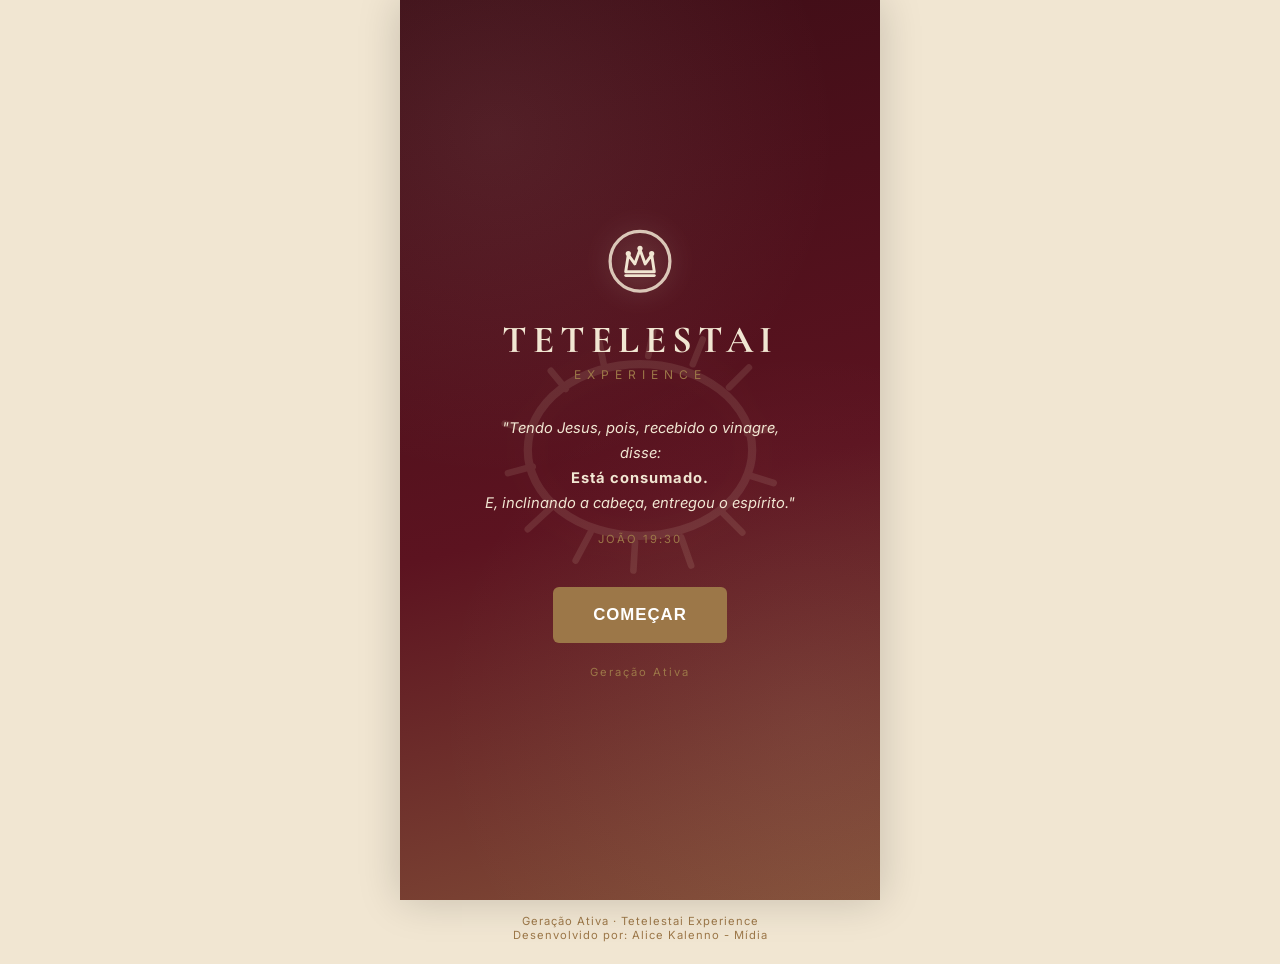
==== index.html @ 6030bf9b "feat: add Troque a Mentira page with interactive truth cards" ====
<!DOCTYPE html>
<html lang="pt-BR">
<head>
<meta charset="UTF-8">
<meta name="viewport" content="width=device-width, initial-scale=1.0, maximum-scale=1.0">
<title>Tetelestai Experience</title>
<link rel="manifest" href="manifest.json">
<link rel="preconnect" href="https://fonts.googleapis.com">
<link rel="preconnect" href="https://fonts.gstatic.com" crossorigin>
<link href="https://fonts.googleapis.com/css2?family=Cormorant+Garamond:wght@500;600;700&family=Inter:wght@400;500;600;700&display=swap" rel="stylesheet">
<style>
:root{
  --vinho: #5C1320;
  --vinho-escuro: #3D0D16;
  --bege: #F1E6D2;
  --bege-escuro: #DCC9A3;
  --branco: #FFFFFF;
  --marrom-claro: #9C7748;
  --marrom-medio: #7C5A36;
  --marrom-texto: #6B4A2E;
  --pedra-1: #8A7763;
  --pedra-2: #6F6052;
  --pedra-3: #564A3F;
  --argamassa: #2A211B;
  --sombra: rgba(0,0,0,0.18);
  font-size: 16px;
}

*{ box-sizing: border-box; margin:0; padding:0; }

body{
  font-family: 'Inter', Arial, sans-serif;
  background: var(--bege);
  color: var(--vinho-escuro);
  min-height: 100vh;
}

.icon-sprite{ width:0; height:0; position:absolute; overflow:hidden; }

.app{
  max-width: 480px;
  margin: 0 auto;
  min-height: 100vh;
  background: var(--branco);
  box-shadow: 0 0 40px var(--sombra);
  display: flex;
  flex-direction: column;
  position: relative;
  overflow: hidden;
}

/* ===== HEADER ===== */
.topbar{
  background: var(--vinho);
  padding: 14px 20px;
  display: flex;
  align-items: center;
  gap: 12px;
}
.logo-mark{
  width: 34px;
  height: 34px;
  color: var(--bege);
  flex-shrink: 0;
}
.brand-block{
  display: flex;
  flex-direction: column;
  line-height: 1.1;
}
.brand{
  font-family: 'Cormorant Garamond', Georgia, serif;
  color: var(--bege);
  letter-spacing: 3px;
  font-weight: 600;
  font-size: 1.05rem;
}
.brand-sub{
  color: var(--marrom-claro);
  font-size: 0.62rem;
  letter-spacing: 1.5px;
  text-transform: uppercase;
}

.app-footer{
  text-align: center;
  font-size: 0.7rem;
  letter-spacing: 1px;
  color: var(--marrom-claro);
  padding: 14px 0 22px;
  max-width: 480px;
  margin: 0 auto;
  width: 100%;
}

/* ===== SCREENS ===== */
.screen{
  display: none;
  flex: 1;
  flex-direction: column;
  align-items: center;
  text-align: center;
  padding: 40px 24px 50px;
  animation: fadeIn 0.4s ease;
}
.screen.active{ display: flex; }

@keyframes fadeIn{
  from{ opacity: 0; transform: translateY(8px); }
  to{ opacity: 1; transform: translateY(0); }
}

.icon-hero{
  width: 42px;
  height: 42px;
  color: var(--marrom-claro);
  margin-bottom: 14px;
}
.icon-hero.glow{
  filter: drop-shadow(0 0 10px rgba(156,119,72,0.6));
}

.title{
  font-family: 'Cormorant Garamond', Georgia, serif;
  color: var(--vinho);
  font-size: 1.65rem;
  font-weight: 700;
  line-height: 1.3;
  letter-spacing: 0.5px;
  margin-bottom: 14px;
}

.subtitle{
  color: var(--marrom-texto);
  font-size: 0.95rem;
  line-height: 1.5;
  margin-bottom: 26px;
}

/* ===== MUROS GRID ===== */
.muros-grid{
  display: grid;
  grid-template-columns: 1fr 1fr;
  gap: 12px;
  width: 100%;
  margin-bottom: 24px;
}

.muro-card{
  background: var(--bege);
  border: 1px solid var(--bege-escuro);
  border-radius: 10px;
  padding: 18px 10px;
  color: var(--vinho);
  display: flex;
  flex-direction: column;
  align-items: center;
  gap: 8px;
  cursor: pointer;
  transition: transform 0.15s, background 0.15s, color 0.15s;
}
.muro-icon{
  width: 26px;
  height: 26px;
  color: currentColor;
}
.muro-card span{
  font-size: 0.78rem;
  font-weight: 600;
  letter-spacing: 0.3px;
}
.muro-card:hover{
  background: var(--marrom-claro);
  color: var(--branco);
  transform: translateY(-2px);
}

.hint{
  color: var(--marrom-claro);
  font-size: 0.8rem;
  margin-top: 18px;
}
.pulse{ animation: pulse 1.6s infinite; }
@keyframes pulse{
  0%,100%{ opacity: 0.6; }
  50%{ opacity: 1; }
}

.modules-row{
  display: flex;
  flex-wrap: wrap;
  gap: 8px;
  justify-content: center;
  margin-top: auto;
  padding-top: 24px;
}
.module-chip{
  display: inline-flex;
  align-items: center;
  gap: 6px;
  background: var(--bege);
  border: 1px solid var(--bege-escuro);
  color: var(--vinho);
  font-size: 0.72rem;
  font-weight: 600;
  text-decoration: none;
  padding: 8px 12px;
  border-radius: 20px;
  transition: background 0.15s, color 0.15s;
}
.module-chip:hover{ background: var(--marrom-claro); color: var(--branco); }
.module-chip .inline-icon{ width: 15px; height: 15px; }

.link-estudos{
  margin-top: 14px;
  padding-top: 18px;
  display: inline-flex;
  align-items: center;
  gap: 6px;
  color: var(--vinho);
  font-size: 0.85rem;
  font-weight: 600;
  text-decoration: none;
  border-top: 1px solid var(--bege-escuro);
  width: 100%;
  justify-content: center;
}

.inline-icon{
  width: 18px;
  height: 18px;
  flex-shrink: 0;
  color: var(--marrom-claro);
}

/* ===== MURO DE PEDRA ===== */
.wall-visual{
  width: 230px;
  height: 230px;
  margin: 10px 0 20px;
  cursor: pointer;
  position: relative;
  border-radius: 4px;
  box-shadow: 0 10px 24px var(--sombra);
}

.wall-bricks{
  position: absolute;
  inset: 0;
  display: grid;
  grid-template-columns: repeat(4, 1fr);
  grid-template-rows: repeat(5, 1fr);
  gap: 3px;
  border-radius: 4px;
  overflow: hidden;
}

.brick{
  position: relative;
  background:
    radial-gradient(120% 140% at 20% 15%, rgba(255,255,255,0.10), transparent 55%),
    linear-gradient(155deg, var(--pedra-1), var(--pedra-2) 55%, var(--pedra-3));
  box-shadow: inset 0 0 6px rgba(0,0,0,0.35);
  transition: transform 0.5s ease, opacity 0.5s ease;
}
.brick::after{
  content:"";
  position:absolute; inset:0;
  background-image:
    radial-gradient(circle at 30% 30%, rgba(0,0,0,0.12) 0, transparent 35%),
    radial-gradient(circle at 70% 65%, rgba(0,0,0,0.10) 0, transparent 30%);
}
.brick.shift-a{ filter: brightness(1.08); }
.brick.shift-b{ filter: brightness(0.92); }
.brick.shift-c{ filter: brightness(1.0); }

.crack-overlay{
  position: absolute;
  inset: 0;
  width: 100%;
  height: 100%;
  pointer-events: none;
}
.crack{
  fill: none;
  stroke: var(--argamassa);
  stroke-width: 2.4;
  stroke-linecap: round;
  stroke-linejoin: round;
  opacity: 0;
  filter: drop-shadow(0 0 1px rgba(0,0,0,0.6));
  transition: opacity 0.35s ease;
}
.crack-1.show, .crack-2.show, .crack-3.show{ opacity: 0.9; }

#wall-label{
  position: absolute;
  inset: 0;
  display: flex;
  align-items: center;
  justify-content: center;
  color: var(--bege);
  font-family: 'Cormorant Garamond', Georgia, serif;
  font-weight: 700;
  font-size: 1.3rem;
  letter-spacing: 2px;
  text-shadow: 0 2px 6px rgba(0,0,0,0.6);
  pointer-events: none;
}

.wall-visual.shaking .wall-bricks{ animation: shake 0.35s; }
@keyframes shake{
  0%,100%{ transform: translateX(0); }
  25%{ transform: translateX(-5px) rotate(-0.5deg); }
  75%{ transform: translateX(5px) rotate(0.5deg); }
}

/* ===== TETELESTAI / CENA ===== */
.scene-sky{
  width: 100%;
  height: 150px;
  background: linear-gradient(180deg, var(--marrom-claro), var(--bege));
  border-radius: 8px;
  margin-bottom: 24px;
  position: relative;
  display: flex;
  align-items: flex-end;
  justify-content: center;
  padding-bottom: 14px;
}
.scene-cross{
  width: 46px;
  height: 46px;
  color: var(--vinho-escuro);
}

.tetelestai-mark{
  font-family: 'Cormorant Garamond', Georgia, serif;
  color: var(--vinho);
  font-weight: 700;
  font-size: 1.5rem;
  letter-spacing: 2px;
  margin: 16px 0 30px;
  line-height: 1.6;
}
.tetelestai-mark span{
  display: block;
  font-size: 0.85rem;
  font-family: 'Inter', Arial, sans-serif;
  font-weight: 600;
  color: var(--marrom-texto);
  letter-spacing: 1px;
}

.btn-primary{
  background: var(--marrom-claro);
  color: var(--branco);
  border: none;
  padding: 14px 32px;
  border-radius: 6px;
  font-weight: 700;
  letter-spacing: 1px;
  font-size: 0.9rem;
  cursor: pointer;
  margin-top: 8px;
  transition: background 0.15s;
}
.btn-primary:hover{ background: var(--vinho); }
.btn-primary.big{ padding: 18px 40px; font-size: 1.05rem; }

.btn-secondary{
  background: transparent;
  color: var(--vinho);
  border: 1px solid var(--marrom-claro);
  padding: 12px 28px;
  border-radius: 6px;
  font-weight: 600;
  margin-top: 24px;
  cursor: pointer;
  display: inline-flex;
  align-items: center;
  gap: 8px;
  text-decoration: none;
}
.btn-secondary .inline-icon{ color: var(--vinho); }

.meaning-list{
  list-style: none;
  width: 100%;
  text-align: left;
  margin-bottom: 24px;
}
.meaning-list li{
  display: flex;
  align-items: center;
  gap: 14px;
  padding: 12px 14px;
  background: var(--bege);
  border-radius: 8px;
  margin-bottom: 8px;
  font-size: 0.9rem;
  color: var(--vinho-escuro);
}
.meaning-list .inline-icon{ width: 22px; height: 22px; }

.verse{
  color: var(--marrom-texto);
  font-style: italic;
  font-size: 0.9rem;
  line-height: 1.5;
  margin-bottom: 26px;
}
.verse strong{
  display: block;
  font-style: normal;
  color: var(--vinho);
  margin-top: 6px;
  letter-spacing: 1px;
}

#mural-input{
  width: 100%;
  min-height: 70px;
  border: 1px solid var(--bege-escuro);
  border-radius: 8px;
  background: var(--bege);
  padding: 12px;
  font-family: 'Inter', Arial, sans-serif;
  font-size: 0.9rem;
  resize: none;
  margin-bottom: 12px;
  color: var(--vinho-escuro);
}

.mural-wall{
  width: 100%;
  margin-top: 36px;
  padding-top: 24px;
  border-top: 1px solid var(--bege-escuro);
}
.mural-wall h3{
  font-family: 'Cormorant Garamond', Georgia, serif;
  color: var(--vinho);
  margin-bottom: 4px;
  font-size: 1.2rem;
}

.mural-cloud{
  display: flex;
  flex-wrap: wrap;
  gap: 10px;
  justify-content: center;
  margin-top: 16px;
  min-height: 40px;
}
.mural-cloud span{
  color: var(--marrom-claro);
  font-weight: 600;
}
.mural-cloud span:nth-child(odd){ color: var(--vinho); font-size: 1.05em; }
.mural-cloud .empty{
  color: var(--marrom-texto);
  font-size: 0.85rem;
  font-style: italic;
}

@media (max-width: 380px){
  .title{ font-size: 1.4rem; }
  .wall-visual{ width: 190px; height: 190px; }
}

/* ===== TELAS DE MÓDULO (genérico) ===== */
.module-screen{ padding-top: 36px; }

/* ESTUDOS */
.estudos-list{
  width: 100%;
  display: flex;
  flex-direction: column;
  gap: 10px;
  margin-bottom: 8px;
}
.estudo-card{
  display: flex;
  align-items: center;
  justify-content: space-between;
  gap: 12px;
  background: var(--bege);
  border: 1px solid var(--bege-escuro);
  border-radius: 10px;
  padding: 14px 16px;
  text-decoration: none;
  transition: background 0.15s;
}
.estudo-card:hover{ background: var(--bege-escuro); }
.estudo-info{ display: flex; flex-direction: column; gap: 3px; text-align: left; }
.estudo-numero{ font-size: 0.68rem; letter-spacing: 1.5px; color: var(--marrom-claro); font-weight: 700; }
.estudo-titulo{ font-size: 0.88rem; color: var(--vinho-escuro); font-weight: 600; }
.estudo-card .inline-icon{ flex-shrink: 0; }

/* TROQUE A MENTIRA */
.lies-list{
  width: 100%;
  display: flex;
  flex-direction: column;
  gap: 12px;
  margin-bottom: 8px;
  perspective: 800px;
}
.lie-card{
  background: none;
  border: none;
  padding: 0;
  cursor: pointer;
  height: 64px;
}
.lie-card-inner{
  position: relative;
  width: 100%;
  height: 100%;
  transition: transform 0.5s;
  transform-style: preserve-3d;
}
.lie-card.flipped .lie-card-inner{ transform: rotateX(180deg); }
.lie-face{
  position: absolute;
  inset: 0;
  border-radius: 14px;
  display: flex;
  align-items: center;
  justify-content: center;
  gap: 8px;
  backface-visibility: hidden;
  font-weight: 600;
  font-size: 0.88rem;
  padding: 0 18px;
  text-align: center;
}
.lie-front{
  background: #6E2430;
  color: var(--bege);
  border: 1px solid #8a3340;
}
.lie-front .inline-icon{ color: var(--bege); opacity: 0.7; width: 16px; height: 16px; }
.lie-back{
  background: var(--marrom-claro);
  color: var(--branco);
  transform: rotateX(180deg);
}

/* O PESO */
.peso-scene{
  position: relative;
  width: 100%;
  height: 300px;
  margin-bottom: 6px;
}
.pesos-area{
  position: absolute;
  inset: 0;
  z-index: 2;
}
.peso-item{
  position: absolute;
  background: linear-gradient(155deg, var(--pedra-1), var(--pedra-3));
  color: var(--bege);
  border: none;
  border-radius: 8px;
  padding: 10px 14px;
  font-weight: 700;
  font-size: 0.76rem;
  cursor: pointer;
  box-shadow: inset 0 0 6px rgba(0,0,0,0.3), 0 4px 8px var(--sombra);
  transition: transform 0.55s cubic-bezier(.55,0,.85,.35), opacity 0.5s ease;
}
.peso-item.entregue{ pointer-events: none; }

.bag-wrap{
  position: absolute;
  bottom: 0;
  left: 50%;
  transform: translateX(-50%);
  width: 170px;
  z-index: 1;
}
.bag-svg{ width: 100%; display: block; }
.bag-svg.bounce{ animation: bagBounce 0.4s ease; }
@keyframes bagBounce{
  0%{ transform: scale(1); }
  40%{ transform: scale(1.06, 0.94) translateY(3px); }
  100%{ transform: scale(1); }
}
.bag-opening{
  position: absolute;
  top: 4%;
  left: 50%;
  width: 2px;
  height: 2px;
}

/* Notificação overlay */
.overlay{
  position: fixed;
  inset: 0;
  background: rgba(61,13,22,0.55);
  display: flex;
  align-items: center;
  justify-content: center;
  padding: 24px;
  opacity: 0;
  pointer-events: none;
  transition: opacity 0.3s ease;
  z-index: 50;
}
.overlay.show{ opacity: 1; pointer-events: auto; }
.overlay-card{
  background: var(--branco);
  border-radius: 14px;
  padding: 32px 26px;
  max-width: 320px;
  text-align: center;
  box-shadow: 0 16px 40px rgba(0,0,0,0.3);
  transform: translateY(10px) scale(0.96);
  transition: transform 0.3s ease;
}
.overlay.show .overlay-card{ transform: translateY(0) scale(1); }
.overlay-icon{
  width: 46px;
  height: 46px;
  color: var(--marrom-claro);
  margin-bottom: 12px;
}
.overlay-card h3{
  font-family: 'Cormorant Garamond', Georgia, serif;
  color: var(--vinho);
  font-size: 1.4rem;
  margin-bottom: 10px;
}
.overlay-card p{
  color: var(--marrom-texto);
  font-size: 0.88rem;
  line-height: 1.5;
  margin-bottom: 20px;
}

/* A CONTA PAGA */
.receipt{
  width: 100%;
  background: var(--bege);
  border: 1px dashed var(--bege-escuro);
  border-radius: 4px;
  padding: 22px 18px;
  margin-bottom: 24px;
  position: relative;
  overflow: hidden;
  font-family: 'Inter', monospace;
  box-shadow: 0 10px 26px var(--sombra);
  clip-path: polygon(
    0% 2%, 4% 0%, 8% 2%, 12% 0%, 16% 2%, 20% 0%, 24% 2%, 28% 0%, 32% 2%, 36% 0%,
    40% 2%, 44% 0%, 48% 2%, 52% 0%, 56% 2%, 60% 0%, 64% 2%, 68% 0%, 72% 2%, 76% 0%,
    80% 2%, 84% 0%, 88% 2%, 92% 0%, 96% 2%, 100% 0%,
    100% 98%, 96% 100%, 92% 98%, 88% 100%, 84% 98%, 80% 100%, 76% 98%, 72% 100%,
    68% 98%, 64% 100%, 60% 98%, 56% 100%, 52% 98%, 48% 100%, 44% 98%, 40% 100%,
    36% 98%, 32% 100%, 28% 98%, 24% 100%, 20% 98%, 16% 100%, 12% 98%, 8% 100%, 4% 98%, 0% 100%
  );
}
.receipt-watermark{
  position: absolute;
  top: 48%;
  left: 50%;
  transform: translate(-50%, -50%) rotate(-22deg);
  font-family: 'Cormorant Garamond', Georgia, serif;
  font-weight: 700;
  font-size: 1.9rem;
  letter-spacing: 3px;
  color: var(--vinho);
  opacity: 0;
  white-space: nowrap;
  transition: opacity 0.6s ease;
  pointer-events: none;
}
.receipt-watermark.show{ opacity: 0.12; }
.receipt-head{
  text-align: center;
  font-weight: 700;
  letter-spacing: 2px;
  color: var(--vinho);
  margin-bottom: 14px;
  border-bottom: 1px dashed var(--bege-escuro);
  padding-bottom: 10px;
  position: relative;
}
.receipt-list{ list-style: none; position: relative; }
.receipt-list li{
  display: flex;
  justify-content: space-between;
  padding: 6px 0;
  font-size: 0.85rem;
  color: var(--vinho-escuro);
}
.stamp-mini{
  font-weight: 700;
  color: #8a3340;
  transition: color 0.2s;
}
.receipt-list li.paid .stamp-mini{ color: var(--marrom-claro); }
.receipt-total{
  display: flex;
  justify-content: space-between;
  margin-top: 12px;
  padding-top: 10px;
  border-top: 1px dashed var(--bege-escuro);
  font-weight: 700;
  color: var(--vinho);
  position: relative;
}
.receipt-stamp{
  position: absolute;
  top: 34%;
  right: 14px;
  display: flex;
  align-items: center;
  gap: 4px;
  border: 3px double #8a3340;
  color: #8a3340;
  font-weight: 700;
  letter-spacing: 2px;
  padding: 6px 12px;
  border-radius: 8px;
  font-size: 0.95rem;
  transform: rotate(-18deg) scale(0);
  opacity: 0;
  transition: transform 0.45s cubic-bezier(.34,1.56,.64,1), opacity 0.3s ease;
}
.receipt-stamp .inline-icon{ width: 16px; height: 16px; color: #8a3340; }
.receipt-stamp.show{ transform: rotate(-18deg) scale(1); opacity: 0.92; }
.receipt.shine{ animation: shineSweep 1s ease; }
@keyframes shineSweep{
  0%{ box-shadow: 0 10px 26px var(--sombra); }
  50%{ box-shadow: 0 10px 26px var(--sombra), 0 0 28px rgba(156,119,72,0.55); }
  100%{ box-shadow: 0 10px 26px var(--sombra); }
}

.verse-spaced{ margin-top: 26px; }

/* ===== TELA DE ABERTURA ===== */
.app.intro-active .topbar{ display: none; }

.intro-screen{
  background: linear-gradient(165deg, var(--vinho-escuro) 0%, var(--vinho) 55%, var(--marrom-claro) 130%);
  justify-content: center;
  min-height: 100vh;
  padding: 40px 28px;
  position: relative;
  overflow: hidden;
}
.intro-screen::before{
  content: "";
  position: absolute;
  inset: 0;
  background:
    radial-gradient(circle at 20% 15%, rgba(241,230,210,0.08), transparent 40%),
    radial-gradient(circle at 85% 80%, rgba(241,230,210,0.06), transparent 45%);
  pointer-events: none;
}

.intro-content{
  display: flex;
  flex-direction: column;
  align-items: center;
  text-align: center;
  position: relative;
  z-index: 1;
}

.intro-bg{
    position:absolute;
    inset:0;
    overflow:hidden;
    pointer-events:none;
}

.intro-watermark{
    position:absolute;

    top:50%;
    left:50%;

    width:330px;
    height:330px;

    transform:translate(-50%,-50%);

    color:#e7d7b6;

    opacity:.12;

    filter:drop-shadow(0 0 20px rgba(255,230,180,.25));

    animation:
        girarCoroa 40s linear infinite,
        respirarCoroa 5s ease-in-out infinite;
}

.intro-logo{
  width: 78px;
  height: 78px;
  color: var(--bege);
  opacity: 0;
  transform: scale(0.85);
  animation: introFadeScale 1s ease forwards;
  filter: drop-shadow(0 0 14px rgba(241,230,210,0.35));
  margin-bottom: 18px;
}

.intro-title{
  font-family: 'Cormorant Garamond', Georgia, serif;
  color: var(--bege);
  font-size: 2.4rem;
  font-weight: 700;
  letter-spacing: 6px;
  opacity: 0;
  animation: introFadeUp 0.9s ease forwards;
  animation-delay: 0.5s;
}

.intro-sub{
  color: var(--marrom-claro);
  font-size: 0.75rem;
  letter-spacing: 6px;
  margin-top: 4px;
  margin-bottom: 34px;
  opacity: 0;
  animation: introFadeUp 0.9s ease forwards;
  animation-delay: 0.8s;
}

.intro-verse{
  color: var(--bege);
  font-size: 0.92rem;
  line-height: 1.7;
  font-style: italic;
  max-width: 320px;
  opacity: 0;
  animation: introFadeUp 0.9s ease forwards;
  animation-delay: 1.2s;
}
.intro-verse strong{
  font-style: normal;
  font-weight: 700;
  color: var(--bege);
  letter-spacing: 1px;
}
.intro-verse span{
  display: block;
  margin-top: 14px;
  font-style: normal;
  font-size: 0.7rem;
  letter-spacing: 2px;
  color: var(--marrom-claro);
}

.intro-btn{
  margin-top: 38px;
  opacity: 0;
  animation: introFadeUp 0.9s ease forwards;
  animation-delay: 1.9s;
}

.intro-footer{
  margin-top: 22px;
  color: var(--marrom-claro);
  font-size: 0.7rem;
  letter-spacing: 2px;
  opacity: 0;
  animation: introFadeUp 0.9s ease forwards;
  animation-delay: 2.2s;
}

@keyframes introFadeScale{
  to{ opacity: 1; transform: scale(1); }
}
@keyframes introFadeUp{
  from{ opacity: 0; transform: translateY(10px); }
  to{ opacity: 1; transform: translateY(0); }
}

@keyframes crownRotate{

    from{
        transform:translate(-50%,-50%) rotate(0deg);
    }

    to{
        transform:translate(-50%,-50%) rotate(360deg);
    }

}

@keyframes crownGlow{

    0%,100%{
        opacity:.10;
        filter:drop-shadow(0 0 12px rgba(255,230,180,.15));
    }

    50%{
        opacity:.22;
        filter:drop-shadow(0 0 24px rgba(255,230,180,.35));
    }

}

</style>
</head>
<body>

<!-- ===================== SPRITE DE ÍCONES ===================== -->
<svg class="icon-sprite" aria-hidden="true">
<defs>

  <!-- Logo: coroa dentro do círculo de tinta (Geração Ativa) -->
  <symbol id="icon-logo" viewBox="0 0 120 120">
    <circle cx="60" cy="62" r="46" fill="none" stroke="currentColor" stroke-width="5" stroke-linecap="round" opacity="0.85"/>
    <path d="M38 78 L42 52 L52 66 L60 44 L68 66 L78 52 L82 78 Z" fill="none" stroke="currentColor" stroke-width="4.5" stroke-linejoin="round" stroke-linecap="round"/>
    <line x1="38" y1="84" x2="82" y2="84" stroke="currentColor" stroke-width="4.5" stroke-linecap="round"/>
    <circle cx="42" cy="50" r="4" fill="currentColor"/>
    <circle cx="60" cy="42" r="4" fill="currentColor"/>
    <circle cx="78" cy="50" r="4" fill="currentColor"/>
  </symbol>

  <!-- Cruz simples -->
  <symbol id="icon-coroa-espinhos" viewBox="0 0 200 200">

  <!-- aro -->
  <ellipse
      cx="100"
      cy="100"
      rx="68"
      ry="52"
      fill="none"
      stroke="currentColor"
      stroke-width="5"/>

  <!-- espinhos -->
   <svg class="intro-watermark">
    <use href="#icon-coroa-espinhos"/>
</svg>
  <g stroke="currentColor" stroke-width="4" stroke-linecap="round">

    <line x1="55" y1="63" x2="46" y2="52"/>
    <line x1="78" y1="48" x2="75" y2="33"/>
    <line x1="105" y1="43" x2="108" y2="28"/>
    <line x1="132" y1="48" x2="138" y2="33"/>
    <line x1="154" y1="62" x2="166" y2="50"/>

    <line x1="165" y1="90" x2="180" y2="87"/>
    <line x1="165" y1="115" x2="181" y2="120"/>

    <line x1="150" y1="138" x2="162" y2="150"/>
    <line x1="125" y1="153" x2="131" y2="170"/>
    <line x1="97" y1="156" x2="96" y2="173"/>
    <line x1="70" y1="150" x2="61" y2="167"/>
    <line x1="46" y1="135" x2="32" y2="148"/>

    <line x1="35" y1="110" x2="20" y2="114"/>
    <line x1="35" y1="88" x2="18" y2="84"/>

  </g>

</symbol>

  <!-- Culpa: peso/âncora -->
  <symbol id="icon-culpa" viewBox="0 0 24 24">
    <circle cx="12" cy="5" r="2.2" fill="none" stroke="currentColor" stroke-width="1.5"/>
    <path d="M12 7.2 V17 M7 12 H17 M8.5 17 a3.5 3.5 0 0 0 7 0" fill="none" stroke="currentColor" stroke-width="1.5" stroke-linecap="round"/>
  </symbol>

  <!-- Vergonha: rosto encoberto pelas mãos -->
  <symbol id="icon-vergonha" viewBox="0 0 24 24">
    <circle cx="12" cy="11" r="6" fill="none" stroke="currentColor" stroke-width="1.5"/>
    <path d="M7 10 C8 7 10 6.5 12 8 M17 10 C16 7 14 6.5 12 8" fill="none" stroke="currentColor" stroke-width="1.5" stroke-linecap="round"/>
    <path d="M5 19 C7 16 9 15 12 15 C15 15 17 16 19 19" fill="none" stroke="currentColor" stroke-width="1.5" stroke-linecap="round"/>
  </symbol>

  <!-- Medo: figura encolhida / olhos arregalados -->
  <symbol id="icon-medo" viewBox="0 0 24 24">
    <circle cx="12" cy="12" r="7.5" fill="none" stroke="currentColor" stroke-width="1.5"/>
    <circle cx="9" cy="11" r="1.1" fill="currentColor"/>
    <circle cx="15" cy="11" r="1.1" fill="currentColor"/>
    <path d="M9 16 Q12 14 15 16" fill="none" stroke="currentColor" stroke-width="1.5" stroke-linecap="round"/>
  </symbol>

  <!-- Ansiedade: espiral -->
  <symbol id="icon-ansiedade" viewBox="0 0 24 24">
    <path d="M12 17c-2.8 0-5-2.2-5-5s2.2-5 5-5 4 1.8 4 4-1.6 3.5-3.5 3.5S9 13 9 11.2" fill="none" stroke="currentColor" stroke-width="1.5" stroke-linecap="round"/>
  </symbol>

  <!-- Comparação: balança -->
  <symbol id="icon-comparacao" viewBox="0 0 24 24">
    <path d="M12 3 V19 M5 21 H19" fill="none" stroke="currentColor" stroke-width="1.5" stroke-linecap="round"/>
    <path d="M4 8 H10 M4 8 L2.5 12 a3.5 2 0 0 0 7 0 Z" fill="none" stroke="currentColor" stroke-width="1.4" stroke-linecap="round" stroke-linejoin="round"/>
    <path d="M14 8 H20 M14 8 L12.5 12 a3.5 2 0 0 0 7 0 Z" fill="none" stroke="currentColor" stroke-width="1.4" stroke-linecap="round" stroke-linejoin="round"/>
    <path d="M12 3 L7 6 M12 3 L17 6" fill="none" stroke="currentColor" stroke-width="1.4" stroke-linecap="round"/>
  </symbol>

  <!-- Rejeição: coração partido -->
  <symbol id="icon-rejeicao" viewBox="0 0 24 24">
    <path d="M12 20 C6 16 3 12.5 3 9 a4.5 4.5 0 0 1 8-2.8 L12 7 M12 20 C18 16 21 12.5 21 9 a4.5 4.5 0 0 0-8-2.8 L12 7" fill="none" stroke="currentColor" stroke-width="1.5" stroke-linecap="round" stroke-linejoin="round"/>
    <path d="M12 7 L10.5 11 L13 12.5 L11 17" fill="none" stroke="currentColor" stroke-width="1.3" stroke-linecap="round" stroke-linejoin="round"/>
  </symbol>

  <!-- Vício: elo de corrente -->
  <symbol id="icon-vicio" viewBox="0 0 24 24">
    <rect x="3" y="8" width="8" height="11" rx="4" fill="none" stroke="currentColor" stroke-width="1.5" transform="rotate(-20 7 13.5)"/>
    <rect x="13" y="5" width="8" height="11" rx="4" fill="none" stroke="currentColor" stroke-width="1.5" transform="rotate(-20 17 10.5)"/>
  </symbol>

  <!-- Autossuficiência: escudo -->
  <symbol id="icon-autossuf" viewBox="0 0 24 24">
    <path d="M12 3 L19 6 V11 C19 16 16 19.5 12 21 C8 19.5 5 16 5 11 V6 Z" fill="none" stroke="currentColor" stroke-width="1.5" stroke-linejoin="round"/>
    <path d="M9 11 L12 14 L16 9" fill="none" stroke="currentColor" stroke-width="1.4" stroke-linecap="round" stroke-linejoin="round" opacity="0.55"/>
  </symbol>

  <!-- Mãos entregando -->
  <symbol id="icon-maos" viewBox="0 0 24 24">
    <path d="M3 14 C5 12 7 12 9 13.5 L12 15 M21 14 C19 12 17 12 15 13.5 L12 15" fill="none" stroke="currentColor" stroke-width="1.5" stroke-linecap="round"/>
    <path d="M9 13.5 L11 11 M15 13.5 L13 11" fill="none" stroke="currentColor" stroke-width="1.5" stroke-linecap="round"/>
  </symbol>

  <!-- Coração -->
  <symbol id="icon-coracao" viewBox="0 0 24 24">
    <path d="M12 20 C5 15.5 2 11.5 2 8 a4.5 4.5 0 0 1 8-2.8 L12 7 L14 5.2 a4.5 4.5 0 0 1 8 2.8 c0 3.5-3 7.5-10 12 Z" fill="none" stroke="currentColor" stroke-width="1.5" stroke-linejoin="round"/>
  </symbol>

  <!-- Cadeia quebrada -->
  <symbol id="icon-quebrado" viewBox="0 0 24 24">
    <rect x="2" y="9" width="7" height="10" rx="3.5" fill="none" stroke="currentColor" stroke-width="1.4" transform="rotate(-15 5.5 14)"/>
    <rect x="15" y="6" width="7" height="10" rx="3.5" fill="none" stroke="currentColor" stroke-width="1.4" transform="rotate(15 18.5 11)"/>
    <path d="M10 11 L13 13" fill="none" stroke="currentColor" stroke-width="1.4" stroke-linecap="round"/>
  </symbol>

  <!-- Pomba -->
  <symbol id="icon-pomba" viewBox="0 0 24 24">
    <path d="M3 13 C6 10 9 10 11 12 C12 8 16 6 21 7 C18 8 17 10 17 12 C17 16 13 19 8 18 C10 17 11 15.5 11 14 C8 15 5 15 3 13 Z" fill="none" stroke="currentColor" stroke-width="1.3" stroke-linejoin="round"/>
  </symbol>

  <!-- Livro / estudos -->
  <symbol id="icon-livro" viewBox="0 0 24 24">
    <path d="M4 5 C7 4 9.5 4.3 12 6 V19 C9.5 17.3 7 17 4 18 Z M20 5 C17 4 14.5 4.3 12 6 V19 C14.5 17.3 17 17 20 18 Z" fill="none" stroke="currentColor" stroke-width="1.4" stroke-linejoin="round"/>
  </symbol>

  <!-- Casa -->
  <symbol id="icon-casa" viewBox="0 0 24 24">
    <path d="M4 11 L12 4 L20 11 M6 10 V19 H18 V10" fill="none" stroke="currentColor" stroke-width="1.5" stroke-linejoin="round" stroke-linecap="round"/>
  </symbol>

  <!-- Balão de fala -->
  <symbol id="icon-balao" viewBox="0 0 24 24">
    <path d="M4 5 H20 V15 H11 L7 19 V15 H4 Z" fill="none" stroke="currentColor" stroke-width="1.5" stroke-linejoin="round"/>
  </symbol>

  <!-- Mochila -->
  <symbol id="icon-mochila" viewBox="0 0 24 24">
    <path d="M8 9 V6 a4 4 0 0 1 8 0 V9" fill="none" stroke="currentColor" stroke-width="1.5"/>
    <path d="M6 9 H18 a2 2 0 0 1 2 2 V19 a2 2 0 0 1-2 2 H6 a2 2 0 0 1-2-2 V11 a2 2 0 0 1 2-2 Z" fill="none" stroke="currentColor" stroke-width="1.5" stroke-linejoin="round"/>
    <path d="M9 13 H15 M9 17 H15" fill="none" stroke="currentColor" stroke-width="1.3" stroke-linecap="round"/>
  </symbol>

  <!-- Recibo / dívida -->
  <symbol id="icon-recibo" viewBox="0 0 24 24">
    <path d="M6 2 H18 V22 L16 20 L14 22 L12 20 L10 22 L8 20 L6 22 Z" fill="none" stroke="currentColor" stroke-width="1.4" stroke-linejoin="round"/>
    <path d="M9 7 H15 M9 11 H15 M9 15 H13" fill="none" stroke="currentColor" stroke-width="1.3" stroke-linecap="round"/>
  </symbol>

  <!-- Selo de pago -->
  <symbol id="icon-selo" viewBox="0 0 24 24">
    <circle cx="12" cy="12" r="8" fill="none" stroke="currentColor" stroke-width="1.6"/>
    <path d="M8.2 12.3 L11 15 L16 9" fill="none" stroke="currentColor" stroke-width="1.7" stroke-linecap="round" stroke-linejoin="round"/>
  </symbol>

  <!-- Pedra/peso (mesmo desenho de Culpa, reaproveitado como peso genérico) -->
  <symbol id="icon-peso" viewBox="0 0 24 24">
    <path d="M9 4 H15 L17 9 H7 Z M5 9 H19 L21 20 H3 Z" fill="none" stroke="currentColor" stroke-width="1.4" stroke-linejoin="round"/>
  </symbol>

</defs>
</svg>

<div class="app">

  <!-- ===================== TELA 0: ABERTURA ===================== -->
  <section id="screen-intro" class="screen active intro-screen">
    <div class="intro-bg">

    <svg class="intro-watermark">
        <use href="#icon-coroa-espinhos"></use>
    </svg>

</div>
    <div class="intro-content">
      <svg class="intro-logo" id="intro-logo"><use href="#icon-logo"/></svg>
      <h1 class="intro-title" id="intro-title">TETELESTAI</h1>
      <p class="intro-sub" id="intro-sub">EXPERIENCE</p>

      <p class="intro-verse" id="intro-verse">
        "Tendo Jesus, pois, recebido o vinagre, disse:<br>
        <strong>Está consumado.</strong><br>
        E, inclinando a cabeça, entregou o espírito."
        <span>JOÃO 19:30</span>
      </p>

      <button id="btn-comecar" class="btn-primary big intro-btn" data-next="screen-home">COMEÇAR</button>
      <p class="intro-footer">Geração Ativa</p>
    </div>
  </section>

  <!-- ===================== HEADER ===================== -->
  <header class="topbar">
    <svg class="logo-mark"><use href="#icon-logo"/></svg>
    <div class="brand-block">
      <span class="brand">TETELESTAI</span>
      <span class="brand-sub">Geração Ativa</span>
    </div>
  </header>

  <!-- ===================== TELA 1: HOME ===================== -->
  <section id="screen-home" class="screen">
    <svg class="icon-hero"><use href="#icon-cross"/></svg>
    <h1 class="title">QUAL MURO<br>VOCÊ QUER DERRUBAR<br>HOJE?</h1>
    <p class="subtitle">Todos nós enfrentamos batalhas.<br>Mas você não precisa vencê-las sozinho.</p>

    <div class="muros-grid">
      <button class="muro-card" data-muro="Culpa"><svg class="muro-icon"><use href="#icon-culpa"/></svg><span>Culpa</span></button>
      <button class="muro-card" data-muro="Vergonha"><svg class="muro-icon"><use href="#icon-vergonha"/></svg><span>Vergonha</span></button>
      <button class="muro-card" data-muro="Medo"><svg class="muro-icon"><use href="#icon-medo"/></svg><span>Medo</span></button>
      <button class="muro-card" data-muro="Ansiedade"><svg class="muro-icon"><use href="#icon-ansiedade"/></svg><span>Ansiedade</span></button>
      <button class="muro-card" data-muro="Comparação"><svg class="muro-icon"><use href="#icon-comparacao"/></svg><span>Comparação</span></button>
      <button class="muro-card" data-muro="Rejeição"><svg class="muro-icon"><use href="#icon-rejeicao"/></svg><span>Rejeição</span></button>
      <button class="muro-card" data-muro="Vício"><svg class="muro-icon"><use href="#icon-vicio"/></svg><span>Vício</span></button>
      <button class="muro-card" data-muro="Autossuficiência"><svg class="muro-icon"><use href="#icon-autossuf"/></svg><span>Autossuficiência</span></button>
    </div>

    <p class="hint">Escolha um muro acima</p>

    <div class="modules-row">
      <a href="troque-a-mentira.html" class="module-chip"><svg class="inline-icon"><use href="#icon-balao"/></svg>Troque a Mentira</a>
      <a href="o-peso.html" class="module-chip"><svg class="inline-icon"><use href="#icon-mochila"/></svg>O Peso</a>
      <a href="a-conta-paga.html" class="module-chip"><svg class="inline-icon"><use href="#icon-recibo"/></svg>A Conta Paga</a>
    </div>

    <a href="estudos.html" class="link-estudos"><svg class="inline-icon"><use href="#icon-livro"/></svg> Acessar materiais de estudo</a>
  </section>

  <!-- ===================== TELA 2: MURO ===================== -->
  <section id="screen-wall" class="screen">
    <h2 id="wall-title" class="title"></h2>
    <p class="subtitle">Esse muro parece inquebrável...<br>mas não é pra você derrubar.</p>

    <div id="wall-visual" class="wall-visual">
      <div class="wall-bricks" id="wall-bricks"></div>
      <svg class="crack-overlay" id="crack-overlay" viewBox="0 0 240 240" preserveAspectRatio="none">
        <path class="crack crack-1" d="M120 0 L132 55 L108 95 L150 140" />
        <path class="crack crack-2" d="M0 130 L60 120 L75 160 L40 200" />
        <path class="crack crack-3" d="M240 90 L190 110 L210 150 L170 190 L185 240" />
      </svg>
      <span id="wall-label"></span>
    </div>

    <p class="hint pulse">Toque no muro</p>
  </section>

  <!-- ===================== TELA 3: TETELESTAI (pergunta) ===================== -->
  <section id="screen-question" class="screen">
    <h2 class="title">VOCÊ ESTÁ TENTANDO<br>VENCER SOZINHO?</h2>
    <p class="subtitle">Respire. Pare de tentar.<br>A vitória já foi conquistada.</p>

    <div class="scene-sky">
      <svg class="scene-cross"><use href="#icon-cross"/></svg>
    </div>

    <button id="btn-tetelestai" class="btn-primary big">TETELESTAI</button>
    <p class="hint">Toque para entender</p>
  </section>

  <!-- ===================== TELA 4: REVELAÇÃO ===================== -->
  <section id="screen-reveal" class="screen">
    <svg class="icon-hero glow"><use href="#icon-cross"/></svg>
    <h2 class="title">A VITÓRIA QUE VOCÊ<br>TENTAVA CONQUISTAR<br>JÁ FOI CONQUISTADA<br>POR CRISTO.</h2>
    <p class="tetelestai-mark">TETELESTAI<br><span>ESTÁ CONSUMADO!</span></p>
    <button class="btn-primary" data-next="screen-meaning">CONTINUAR</button>
  </section>

  <!-- ===================== TELA 5: SIGNIFICADO ===================== -->
  <section id="screen-meaning" class="screen">
    <h2 class="title">O QUE ISSO<br>SIGNIFICA?</h2>

    <ul class="meaning-list">
      <li><svg class="inline-icon"><use href="#icon-maos"/></svg><span>A dívida foi paga</span></li>
      <li><svg class="inline-icon"><use href="#icon-cross"/></svg><span>O pecado foi perdoado</span></li>
      <li><svg class="inline-icon"><use href="#icon-quebrado"/></svg><span>A separação foi quebrada</span></li>
      <li><svg class="inline-icon"><use href="#icon-coracao"/></svg><span>Você é aceito e amado</span></li>
      <li><svg class="inline-icon"><use href="#icon-pomba"/></svg><span>Você pode descansar</span></li>
    </ul>

    <p class="verse">Portanto, agora já não há condenação para os que estão em Cristo Jesus.<br><strong>ROMANOS 8:1</strong></p>

    <button class="btn-primary" data-next="screen-mural">CONTINUAR</button>
  </section>

  <!-- ===================== TELA 6: MURAL DA CRUZ ===================== -->
  <section id="screen-mural" class="screen">
    <h2 class="title">O QUE VOCÊ PRECISA<br>ENTREGAR AOS PÉS<br>DA CRUZ?</h2>
    <p class="subtitle">Escreva anonimamente</p>

    <textarea id="mural-input" placeholder="Digite aqui..." maxlength="60"></textarea>
    <button id="btn-entregar" class="btn-primary">ENTREGAR</button>
    <p class="hint">Sua mensagem aparecerá no mural sem identificação.</p>

    <div class="mural-wall">
      <h3>Mural da Cruz</h3>
      <p class="hint">Veja abaixo o que outras pessoas entregaram aos pés da cruz.</p>
      <div id="mural-cloud" class="mural-cloud"></div>
    </div>

    <button class="btn-secondary" data-next="screen-home"><svg class="inline-icon"><use href="#icon-casa"/></svg> Voltar ao início</button>
  </section>

</div>

<footer class="app-footer">Geração Ativa &middot; Tetelestai Experience<br>Desenvolvido por: Alice Kalenno - Mídia</footer>

<script>
 

// ====== Navegação entre telas ======
function goTo(screenId){
  document.querySelectorAll('.screen').forEach(s => s.classList.remove('active'));
  document.getElementById(screenId).classList.add('active');
  document.querySelector('.app').classList.toggle('intro-active', screenId === 'screen-intro');
  window.scrollTo(0,0);
}

// Botões simples com data-next (continuar / voltar)
document.querySelectorAll('[data-next]').forEach(btn => {
  btn.addEventListener('click', () => goTo(btn.dataset.next));
});

// Estado inicial: header escondido enquanto a intro está ativa
document.querySelector('.app').classList.add('intro-active');

// ====== Construção do muro de pedra (20 blocos) ======
const wallBricksEl = document.getElementById('wall-bricks');
const shiftClasses = ['shift-a', 'shift-b', 'shift-c'];

function montarMuro(){
  wallBricksEl.innerHTML = '';
  for (let i = 0; i < 20; i++){
    const brick = document.createElement('div');
    brick.className = 'brick ' + shiftClasses[Math.floor(Math.random() * shiftClasses.length)];
    brick.style.transitionDelay = (Math.random() * 0.15) + 's';
    wallBricksEl.appendChild(brick);
  }
}

function resetCracks(){
  document.querySelectorAll('.crack').forEach(c => c.classList.remove('show'));
}

// ====== Etapa 1: escolher muro ======
document.querySelectorAll('.muro-card').forEach(card => {
  card.addEventListener('click', () => {
    const muro = card.dataset.muro;
    document.getElementById('wall-title').textContent = muro.toUpperCase();
    document.getElementById('wall-label').textContent = muro.toUpperCase();
    tentativas = 0;
    resetCracks();
    montarMuro();
    goTo('screen-wall');
  });
});

// ====== Etapa 2: tentar quebrar o muro ======
let tentativas = 0;
const wallVisual = document.getElementById('wall-visual');
wallVisual.addEventListener('click', () => {
  if (wallVisual.classList.contains('breaking')) return;
  tentativas++;
  wallVisual.classList.remove('shaking');
  void wallVisual.offsetWidth; // reinicia a animação
  wallVisual.classList.add('shaking');

  const crack = document.querySelector('.crack-' + tentativas);
  if (crack) crack.classList.add('show');

  if (tentativas >= 3){
    wallVisual.classList.add('breaking');
    const bricks = wallBricksEl.querySelectorAll('.brick');
    bricks.forEach(brick => {
      const x = (Math.random() - 0.5) * 220;
      const y = 160 + Math.random() * 140;
      const rot = (Math.random() - 0.5) * 220;
      brick.style.transform = `translate(${x}px, ${y}px) rotate(${rot}deg)`;
      brick.style.opacity = '0';
    });
    setTimeout(() => {
      wallVisual.classList.remove('breaking');
      goTo('screen-question');
    }, 650);
  }
});

// ====== Etapa 3: tocar em TETELESTAI ======
document.getElementById('btn-tetelestai').addEventListener('click', () => {
  goTo('screen-reveal');
});

// ====== Mural da Cruz (armazenado localmente no navegador) ======
const muralKey = 'tetelestai-mural';

function carregarMural(){
  const lista = JSON.parse(localStorage.getItem(muralKey) || '[]');
  const cloud = document.getElementById('mural-cloud');
  cloud.innerHTML = '';
  if (lista.length === 0){
    cloud.innerHTML = '<span class="empty">Seja o primeiro a entregar algo ao pé da cruz.</span>';
    return;
  }
  lista.slice(-40).forEach(item => {
    const span = document.createElement('span');
    span.textContent = item;
    cloud.appendChild(span);
  });
}

document.getElementById('btn-entregar').addEventListener('click', () => {
  const input = document.getElementById('mural-input');
  const texto = input.value.trim();
  if (!texto) return;
  const lista = JSON.parse(localStorage.getItem(muralKey) || '[]');
  lista.push(texto);
  localStorage.setItem(muralKey, JSON.stringify(lista));
  input.value = '';
  carregarMural();
});

// Reinicia o app quando volta ao início (reseta tentativas do muro)
document.querySelectorAll('[data-next="screen-home"]').forEach(btn => {
  btn.addEventListener('click', () => { tentativas = 0; });
});

carregarMural();

</script>
</body>
</html>
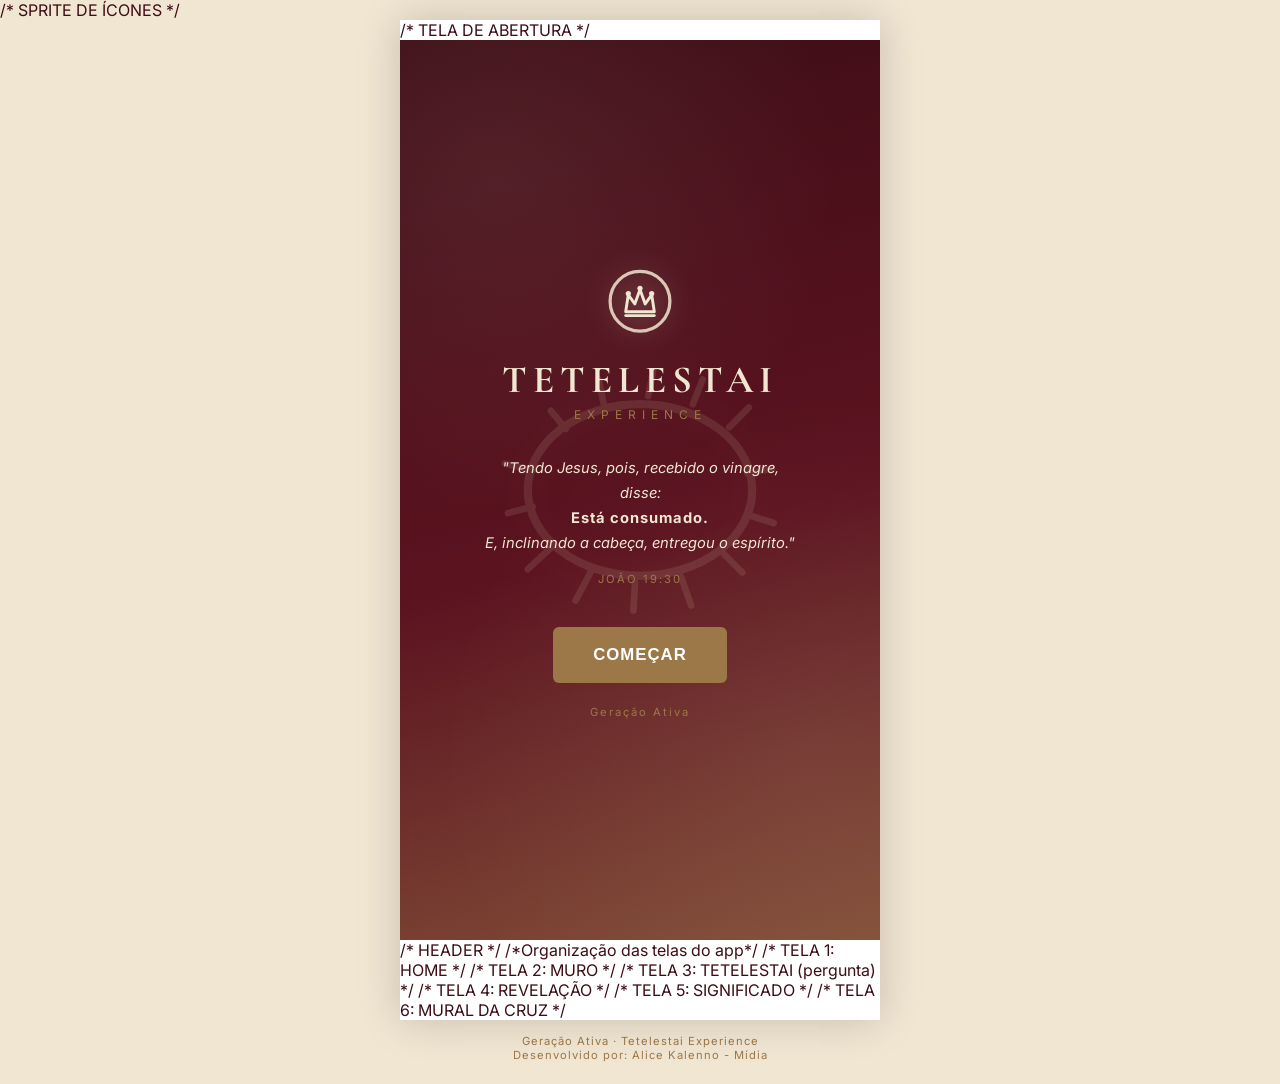
==== commit 2a7b2e31: "Refactor code structure for improved readability and maintainability" ====
--- a/index.html
+++ b/index.html
@@ -1,1356 +1,1979 @@
-<!DOCTYPE html>
+<!doctype html>
 <html lang="pt-BR">
-<head>
-<meta charset="UTF-8">
-<meta name="viewport" content="width=device-width, initial-scale=1.0, maximum-scale=1.0">
-<title>Tetelestai Experience</title>
-<link rel="manifest" href="manifest.json">
-<link rel="preconnect" href="https://fonts.googleapis.com">
-<link rel="preconnect" href="https://fonts.gstatic.com" crossorigin>
-<link href="https://fonts.googleapis.com/css2?family=Cormorant+Garamond:wght@500;600;700&family=Inter:wght@400;500;600;700&display=swap" rel="stylesheet">
-<style>
-:root{
-  --vinho: #5C1320;
-  --vinho-escuro: #3D0D16;
-  --bege: #F1E6D2;
-  --bege-escuro: #DCC9A3;
-  --branco: #FFFFFF;
-  --marrom-claro: #9C7748;
-  --marrom-medio: #7C5A36;
-  --marrom-texto: #6B4A2E;
-  --pedra-1: #8A7763;
-  --pedra-2: #6F6052;
-  --pedra-3: #564A3F;
-  --argamassa: #2A211B;
-  --sombra: rgba(0,0,0,0.18);
-  font-size: 16px;
-}
-
-*{ box-sizing: border-box; margin:0; padding:0; }
-
-body{
-  font-family: 'Inter', Arial, sans-serif;
-  background: var(--bege);
-  color: var(--vinho-escuro);
-  min-height: 100vh;
-}
-
-.icon-sprite{ width:0; height:0; position:absolute; overflow:hidden; }
-
-.app{
-  max-width: 480px;
-  margin: 0 auto;
-  min-height: 100vh;
-  background: var(--branco);
-  box-shadow: 0 0 40px var(--sombra);
-  display: flex;
-  flex-direction: column;
-  position: relative;
-  overflow: hidden;
-}
-
-/* ===== HEADER ===== */
-.topbar{
-  background: var(--vinho);
-  padding: 14px 20px;
-  display: flex;
-  align-items: center;
-  gap: 12px;
-}
-.logo-mark{
-  width: 34px;
-  height: 34px;
-  color: var(--bege);
-  flex-shrink: 0;
-}
-.brand-block{
-  display: flex;
-  flex-direction: column;
-  line-height: 1.1;
-}
-.brand{
-  font-family: 'Cormorant Garamond', Georgia, serif;
-  color: var(--bege);
-  letter-spacing: 3px;
-  font-weight: 600;
-  font-size: 1.05rem;
-}
-.brand-sub{
-  color: var(--marrom-claro);
-  font-size: 0.62rem;
-  letter-spacing: 1.5px;
-  text-transform: uppercase;
-}
-
-.app-footer{
-  text-align: center;
-  font-size: 0.7rem;
-  letter-spacing: 1px;
-  color: var(--marrom-claro);
-  padding: 14px 0 22px;
-  max-width: 480px;
-  margin: 0 auto;
-  width: 100%;
-}
-
-/* ===== SCREENS ===== */
-.screen{
-  display: none;
-  flex: 1;
-  flex-direction: column;
-  align-items: center;
-  text-align: center;
-  padding: 40px 24px 50px;
-  animation: fadeIn 0.4s ease;
-}
-.screen.active{ display: flex; }
-
-@keyframes fadeIn{
-  from{ opacity: 0; transform: translateY(8px); }
-  to{ opacity: 1; transform: translateY(0); }
-}
-
-.icon-hero{
-  width: 42px;
-  height: 42px;
-  color: var(--marrom-claro);
-  margin-bottom: 14px;
-}
-.icon-hero.glow{
-  filter: drop-shadow(0 0 10px rgba(156,119,72,0.6));
-}
-
-.title{
-  font-family: 'Cormorant Garamond', Georgia, serif;
-  color: var(--vinho);
-  font-size: 1.65rem;
-  font-weight: 700;
-  line-height: 1.3;
-  letter-spacing: 0.5px;
-  margin-bottom: 14px;
-}
-
-.subtitle{
-  color: var(--marrom-texto);
-  font-size: 0.95rem;
-  line-height: 1.5;
-  margin-bottom: 26px;
-}
-
-/* ===== MUROS GRID ===== */
-.muros-grid{
-  display: grid;
-  grid-template-columns: 1fr 1fr;
-  gap: 12px;
-  width: 100%;
-  margin-bottom: 24px;
-}
-
-.muro-card{
-  background: var(--bege);
-  border: 1px solid var(--bege-escuro);
-  border-radius: 10px;
-  padding: 18px 10px;
-  color: var(--vinho);
-  display: flex;
-  flex-direction: column;
-  align-items: center;
-  gap: 8px;
-  cursor: pointer;
-  transition: transform 0.15s, background 0.15s, color 0.15s;
-}
-.muro-icon{
-  width: 26px;
-  height: 26px;
-  color: currentColor;
-}
-.muro-card span{
-  font-size: 0.78rem;
-  font-weight: 600;
-  letter-spacing: 0.3px;
-}
-.muro-card:hover{
-  background: var(--marrom-claro);
-  color: var(--branco);
-  transform: translateY(-2px);
-}
-
-.hint{
-  color: var(--marrom-claro);
-  font-size: 0.8rem;
-  margin-top: 18px;
-}
-.pulse{ animation: pulse 1.6s infinite; }
-@keyframes pulse{
-  0%,100%{ opacity: 0.6; }
-  50%{ opacity: 1; }
-}
-
-.modules-row{
-  display: flex;
-  flex-wrap: wrap;
-  gap: 8px;
-  justify-content: center;
-  margin-top: auto;
-  padding-top: 24px;
-}
-.module-chip{
-  display: inline-flex;
-  align-items: center;
-  gap: 6px;
-  background: var(--bege);
-  border: 1px solid var(--bege-escuro);
-  color: var(--vinho);
-  font-size: 0.72rem;
-  font-weight: 600;
-  text-decoration: none;
-  padding: 8px 12px;
-  border-radius: 20px;
-  transition: background 0.15s, color 0.15s;
-}
-.module-chip:hover{ background: var(--marrom-claro); color: var(--branco); }
-.module-chip .inline-icon{ width: 15px; height: 15px; }
-
-.link-estudos{
-  margin-top: 14px;
-  padding-top: 18px;
-  display: inline-flex;
-  align-items: center;
-  gap: 6px;
-  color: var(--vinho);
-  font-size: 0.85rem;
-  font-weight: 600;
-  text-decoration: none;
-  border-top: 1px solid var(--bege-escuro);
-  width: 100%;
-  justify-content: center;
-}
-
-.inline-icon{
-  width: 18px;
-  height: 18px;
-  flex-shrink: 0;
-  color: var(--marrom-claro);
-}
-
-/* ===== MURO DE PEDRA ===== */
-.wall-visual{
-  width: 230px;
-  height: 230px;
-  margin: 10px 0 20px;
-  cursor: pointer;
-  position: relative;
-  border-radius: 4px;
-  box-shadow: 0 10px 24px var(--sombra);
-}
-
-.wall-bricks{
-  position: absolute;
-  inset: 0;
-  display: grid;
-  grid-template-columns: repeat(4, 1fr);
-  grid-template-rows: repeat(5, 1fr);
-  gap: 3px;
-  border-radius: 4px;
-  overflow: hidden;
-}
-
-.brick{
-  position: relative;
-  background:
-    radial-gradient(120% 140% at 20% 15%, rgba(255,255,255,0.10), transparent 55%),
-    linear-gradient(155deg, var(--pedra-1), var(--pedra-2) 55%, var(--pedra-3));
-  box-shadow: inset 0 0 6px rgba(0,0,0,0.35);
-  transition: transform 0.5s ease, opacity 0.5s ease;
-}
-.brick::after{
-  content:"";
-  position:absolute; inset:0;
-  background-image:
-    radial-gradient(circle at 30% 30%, rgba(0,0,0,0.12) 0, transparent 35%),
-    radial-gradient(circle at 70% 65%, rgba(0,0,0,0.10) 0, transparent 30%);
-}
-.brick.shift-a{ filter: brightness(1.08); }
-.brick.shift-b{ filter: brightness(0.92); }
-.brick.shift-c{ filter: brightness(1.0); }
-
-.crack-overlay{
-  position: absolute;
-  inset: 0;
-  width: 100%;
-  height: 100%;
-  pointer-events: none;
-}
-.crack{
-  fill: none;
-  stroke: var(--argamassa);
-  stroke-width: 2.4;
-  stroke-linecap: round;
-  stroke-linejoin: round;
-  opacity: 0;
-  filter: drop-shadow(0 0 1px rgba(0,0,0,0.6));
-  transition: opacity 0.35s ease;
-}
-.crack-1.show, .crack-2.show, .crack-3.show{ opacity: 0.9; }
-
-#wall-label{
-  position: absolute;
-  inset: 0;
-  display: flex;
-  align-items: center;
-  justify-content: center;
-  color: var(--bege);
-  font-family: 'Cormorant Garamond', Georgia, serif;
-  font-weight: 700;
-  font-size: 1.3rem;
-  letter-spacing: 2px;
-  text-shadow: 0 2px 6px rgba(0,0,0,0.6);
-  pointer-events: none;
-}
-
-.wall-visual.shaking .wall-bricks{ animation: shake 0.35s; }
-@keyframes shake{
-  0%,100%{ transform: translateX(0); }
-  25%{ transform: translateX(-5px) rotate(-0.5deg); }
-  75%{ transform: translateX(5px) rotate(0.5deg); }
-}
-
-/* ===== TETELESTAI / CENA ===== */
-.scene-sky{
-  width: 100%;
-  height: 150px;
-  background: linear-gradient(180deg, var(--marrom-claro), var(--bege));
-  border-radius: 8px;
-  margin-bottom: 24px;
-  position: relative;
-  display: flex;
-  align-items: flex-end;
-  justify-content: center;
-  padding-bottom: 14px;
-}
-.scene-cross{
-  width: 46px;
-  height: 46px;
-  color: var(--vinho-escuro);
-}
-
-.tetelestai-mark{
-  font-family: 'Cormorant Garamond', Georgia, serif;
-  color: var(--vinho);
-  font-weight: 700;
-  font-size: 1.5rem;
-  letter-spacing: 2px;
-  margin: 16px 0 30px;
-  line-height: 1.6;
-}
-.tetelestai-mark span{
-  display: block;
-  font-size: 0.85rem;
-  font-family: 'Inter', Arial, sans-serif;
-  font-weight: 600;
-  color: var(--marrom-texto);
-  letter-spacing: 1px;
-}
-
-.btn-primary{
-  background: var(--marrom-claro);
-  color: var(--branco);
-  border: none;
-  padding: 14px 32px;
-  border-radius: 6px;
-  font-weight: 700;
-  letter-spacing: 1px;
-  font-size: 0.9rem;
-  cursor: pointer;
-  margin-top: 8px;
-  transition: background 0.15s;
-}
-.btn-primary:hover{ background: var(--vinho); }
-.btn-primary.big{ padding: 18px 40px; font-size: 1.05rem; }
-
-.btn-secondary{
-  background: transparent;
-  color: var(--vinho);
-  border: 1px solid var(--marrom-claro);
-  padding: 12px 28px;
-  border-radius: 6px;
-  font-weight: 600;
-  margin-top: 24px;
-  cursor: pointer;
-  display: inline-flex;
-  align-items: center;
-  gap: 8px;
-  text-decoration: none;
-}
-.btn-secondary .inline-icon{ color: var(--vinho); }
-
-.meaning-list{
-  list-style: none;
-  width: 100%;
-  text-align: left;
-  margin-bottom: 24px;
-}
-.meaning-list li{
-  display: flex;
-  align-items: center;
-  gap: 14px;
-  padding: 12px 14px;
-  background: var(--bege);
-  border-radius: 8px;
-  margin-bottom: 8px;
-  font-size: 0.9rem;
-  color: var(--vinho-escuro);
-}
-.meaning-list .inline-icon{ width: 22px; height: 22px; }
-
-.verse{
-  color: var(--marrom-texto);
-  font-style: italic;
-  font-size: 0.9rem;
-  line-height: 1.5;
-  margin-bottom: 26px;
-}
-.verse strong{
-  display: block;
-  font-style: normal;
-  color: var(--vinho);
-  margin-top: 6px;
-  letter-spacing: 1px;
-}
-
-#mural-input{
-  width: 100%;
-  min-height: 70px;
-  border: 1px solid var(--bege-escuro);
-  border-radius: 8px;
-  background: var(--bege);
-  padding: 12px;
-  font-family: 'Inter', Arial, sans-serif;
-  font-size: 0.9rem;
-  resize: none;
-  margin-bottom: 12px;
-  color: var(--vinho-escuro);
-}
-
-.mural-wall{
-  width: 100%;
-  margin-top: 36px;
-  padding-top: 24px;
-  border-top: 1px solid var(--bege-escuro);
-}
-.mural-wall h3{
-  font-family: 'Cormorant Garamond', Georgia, serif;
-  color: var(--vinho);
-  margin-bottom: 4px;
-  font-size: 1.2rem;
-}
-
-.mural-cloud{
-  display: flex;
-  flex-wrap: wrap;
-  gap: 10px;
-  justify-content: center;
-  margin-top: 16px;
-  min-height: 40px;
-}
-.mural-cloud span{
-  color: var(--marrom-claro);
-  font-weight: 600;
-}
-.mural-cloud span:nth-child(odd){ color: var(--vinho); font-size: 1.05em; }
-.mural-cloud .empty{
-  color: var(--marrom-texto);
-  font-size: 0.85rem;
-  font-style: italic;
-}
-
-@media (max-width: 380px){
-  .title{ font-size: 1.4rem; }
-  .wall-visual{ width: 190px; height: 190px; }
-}
-
-/* ===== TELAS DE MÓDULO (genérico) ===== */
-.module-screen{ padding-top: 36px; }
-
-/* ESTUDOS */
-.estudos-list{
-  width: 100%;
-  display: flex;
-  flex-direction: column;
-  gap: 10px;
-  margin-bottom: 8px;
-}
-.estudo-card{
-  display: flex;
-  align-items: center;
-  justify-content: space-between;
-  gap: 12px;
-  background: var(--bege);
-  border: 1px solid var(--bege-escuro);
-  border-radius: 10px;
-  padding: 14px 16px;
-  text-decoration: none;
-  transition: background 0.15s;
-}
-.estudo-card:hover{ background: var(--bege-escuro); }
-.estudo-info{ display: flex; flex-direction: column; gap: 3px; text-align: left; }
-.estudo-numero{ font-size: 0.68rem; letter-spacing: 1.5px; color: var(--marrom-claro); font-weight: 700; }
-.estudo-titulo{ font-size: 0.88rem; color: var(--vinho-escuro); font-weight: 600; }
-.estudo-card .inline-icon{ flex-shrink: 0; }
-
-/* TROQUE A MENTIRA */
-.lies-list{
-  width: 100%;
-  display: flex;
-  flex-direction: column;
-  gap: 12px;
-  margin-bottom: 8px;
-  perspective: 800px;
-}
-.lie-card{
-  background: none;
-  border: none;
-  padding: 0;
-  cursor: pointer;
-  height: 64px;
-}
-.lie-card-inner{
-  position: relative;
-  width: 100%;
-  height: 100%;
-  transition: transform 0.5s;
-  transform-style: preserve-3d;
-}
-.lie-card.flipped .lie-card-inner{ transform: rotateX(180deg); }
-.lie-face{
-  position: absolute;
-  inset: 0;
-  border-radius: 14px;
-  display: flex;
-  align-items: center;
-  justify-content: center;
-  gap: 8px;
-  backface-visibility: hidden;
-  font-weight: 600;
-  font-size: 0.88rem;
-  padding: 0 18px;
-  text-align: center;
-}
-.lie-front{
-  background: #6E2430;
-  color: var(--bege);
-  border: 1px solid #8a3340;
-}
-.lie-front .inline-icon{ color: var(--bege); opacity: 0.7; width: 16px; height: 16px; }
-.lie-back{
-  background: var(--marrom-claro);
-  color: var(--branco);
-  transform: rotateX(180deg);
-}
-
-/* O PESO */
-.peso-scene{
-  position: relative;
-  width: 100%;
-  height: 300px;
-  margin-bottom: 6px;
-}
-.pesos-area{
-  position: absolute;
-  inset: 0;
-  z-index: 2;
-}
-.peso-item{
-  position: absolute;
-  background: linear-gradient(155deg, var(--pedra-1), var(--pedra-3));
-  color: var(--bege);
-  border: none;
-  border-radius: 8px;
-  padding: 10px 14px;
-  font-weight: 700;
-  font-size: 0.76rem;
-  cursor: pointer;
-  box-shadow: inset 0 0 6px rgba(0,0,0,0.3), 0 4px 8px var(--sombra);
-  transition: transform 0.55s cubic-bezier(.55,0,.85,.35), opacity 0.5s ease;
-}
-.peso-item.entregue{ pointer-events: none; }
-
-.bag-wrap{
-  position: absolute;
-  bottom: 0;
-  left: 50%;
-  transform: translateX(-50%);
-  width: 170px;
-  z-index: 1;
-}
-.bag-svg{ width: 100%; display: block; }
-.bag-svg.bounce{ animation: bagBounce 0.4s ease; }
-@keyframes bagBounce{
-  0%{ transform: scale(1); }
-  40%{ transform: scale(1.06, 0.94) translateY(3px); }
-  100%{ transform: scale(1); }
-}
-.bag-opening{
-  position: absolute;
-  top: 4%;
-  left: 50%;
-  width: 2px;
-  height: 2px;
-}
-
-/* Notificação overlay */
-.overlay{
-  position: fixed;
-  inset: 0;
-  background: rgba(61,13,22,0.55);
-  display: flex;
-  align-items: center;
-  justify-content: center;
-  padding: 24px;
-  opacity: 0;
-  pointer-events: none;
-  transition: opacity 0.3s ease;
-  z-index: 50;
-}
-.overlay.show{ opacity: 1; pointer-events: auto; }
-.overlay-card{
-  background: var(--branco);
-  border-radius: 14px;
-  padding: 32px 26px;
-  max-width: 320px;
-  text-align: center;
-  box-shadow: 0 16px 40px rgba(0,0,0,0.3);
-  transform: translateY(10px) scale(0.96);
-  transition: transform 0.3s ease;
-}
-.overlay.show .overlay-card{ transform: translateY(0) scale(1); }
-.overlay-icon{
-  width: 46px;
-  height: 46px;
-  color: var(--marrom-claro);
-  margin-bottom: 12px;
-}
-.overlay-card h3{
-  font-family: 'Cormorant Garamond', Georgia, serif;
-  color: var(--vinho);
-  font-size: 1.4rem;
-  margin-bottom: 10px;
-}
-.overlay-card p{
-  color: var(--marrom-texto);
-  font-size: 0.88rem;
-  line-height: 1.5;
-  margin-bottom: 20px;
-}
-
-/* A CONTA PAGA */
-.receipt{
-  width: 100%;
-  background: var(--bege);
-  border: 1px dashed var(--bege-escuro);
-  border-radius: 4px;
-  padding: 22px 18px;
-  margin-bottom: 24px;
-  position: relative;
-  overflow: hidden;
-  font-family: 'Inter', monospace;
-  box-shadow: 0 10px 26px var(--sombra);
-  clip-path: polygon(
-    0% 2%, 4% 0%, 8% 2%, 12% 0%, 16% 2%, 20% 0%, 24% 2%, 28% 0%, 32% 2%, 36% 0%,
-    40% 2%, 44% 0%, 48% 2%, 52% 0%, 56% 2%, 60% 0%, 64% 2%, 68% 0%, 72% 2%, 76% 0%,
-    80% 2%, 84% 0%, 88% 2%, 92% 0%, 96% 2%, 100% 0%,
-    100% 98%, 96% 100%, 92% 98%, 88% 100%, 84% 98%, 80% 100%, 76% 98%, 72% 100%,
-    68% 98%, 64% 100%, 60% 98%, 56% 100%, 52% 98%, 48% 100%, 44% 98%, 40% 100%,
-    36% 98%, 32% 100%, 28% 98%, 24% 100%, 20% 98%, 16% 100%, 12% 98%, 8% 100%, 4% 98%, 0% 100%
-  );
-}
-.receipt-watermark{
-  position: absolute;
-  top: 48%;
-  left: 50%;
-  transform: translate(-50%, -50%) rotate(-22deg);
-  font-family: 'Cormorant Garamond', Georgia, serif;
-  font-weight: 700;
-  font-size: 1.9rem;
-  letter-spacing: 3px;
-  color: var(--vinho);
-  opacity: 0;
-  white-space: nowrap;
-  transition: opacity 0.6s ease;
-  pointer-events: none;
-}
-.receipt-watermark.show{ opacity: 0.12; }
-.receipt-head{
-  text-align: center;
-  font-weight: 700;
-  letter-spacing: 2px;
-  color: var(--vinho);
-  margin-bottom: 14px;
-  border-bottom: 1px dashed var(--bege-escuro);
-  padding-bottom: 10px;
-  position: relative;
-}
-.receipt-list{ list-style: none; position: relative; }
-.receipt-list li{
-  display: flex;
-  justify-content: space-between;
-  padding: 6px 0;
-  font-size: 0.85rem;
-  color: var(--vinho-escuro);
-}
-.stamp-mini{
-  font-weight: 700;
-  color: #8a3340;
-  transition: color 0.2s;
-}
-.receipt-list li.paid .stamp-mini{ color: var(--marrom-claro); }
-.receipt-total{
-  display: flex;
-  justify-content: space-between;
-  margin-top: 12px;
-  padding-top: 10px;
-  border-top: 1px dashed var(--bege-escuro);
-  font-weight: 700;
-  color: var(--vinho);
-  position: relative;
-}
-.receipt-stamp{
-  position: absolute;
-  top: 34%;
-  right: 14px;
-  display: flex;
-  align-items: center;
-  gap: 4px;
-  border: 3px double #8a3340;
-  color: #8a3340;
-  font-weight: 700;
-  letter-spacing: 2px;
-  padding: 6px 12px;
-  border-radius: 8px;
-  font-size: 0.95rem;
-  transform: rotate(-18deg) scale(0);
-  opacity: 0;
-  transition: transform 0.45s cubic-bezier(.34,1.56,.64,1), opacity 0.3s ease;
-}
-.receipt-stamp .inline-icon{ width: 16px; height: 16px; color: #8a3340; }
-.receipt-stamp.show{ transform: rotate(-18deg) scale(1); opacity: 0.92; }
-.receipt.shine{ animation: shineSweep 1s ease; }
-@keyframes shineSweep{
-  0%{ box-shadow: 0 10px 26px var(--sombra); }
-  50%{ box-shadow: 0 10px 26px var(--sombra), 0 0 28px rgba(156,119,72,0.55); }
-  100%{ box-shadow: 0 10px 26px var(--sombra); }
-}
-
-.verse-spaced{ margin-top: 26px; }
-
-/* ===== TELA DE ABERTURA ===== */
-.app.intro-active .topbar{ display: none; }
-
-.intro-screen{
-  background: linear-gradient(165deg, var(--vinho-escuro) 0%, var(--vinho) 55%, var(--marrom-claro) 130%);
-  justify-content: center;
-  min-height: 100vh;
-  padding: 40px 28px;
-  position: relative;
-  overflow: hidden;
-}
-.intro-screen::before{
-  content: "";
-  position: absolute;
-  inset: 0;
-  background:
-    radial-gradient(circle at 20% 15%, rgba(241,230,210,0.08), transparent 40%),
-    radial-gradient(circle at 85% 80%, rgba(241,230,210,0.06), transparent 45%);
-  pointer-events: none;
-}
-
-.intro-content{
-  display: flex;
-  flex-direction: column;
-  align-items: center;
-  text-align: center;
-  position: relative;
-  z-index: 1;
-}
-
-.intro-bg{
-    position:absolute;
-    inset:0;
-    overflow:hidden;
-    pointer-events:none;
-}
-
-.intro-watermark{
-    position:absolute;
-
-    top:50%;
-    left:50%;
-
-    width:330px;
-    height:330px;
-
-    transform:translate(-50%,-50%);
-
-    color:#e7d7b6;
-
-    opacity:.12;
-
-    filter:drop-shadow(0 0 20px rgba(255,230,180,.25));
-
-    animation:
-        girarCoroa 40s linear infinite,
-        respirarCoroa 5s ease-in-out infinite;
-}
-
-.intro-logo{
-  width: 78px;
-  height: 78px;
-  color: var(--bege);
-  opacity: 0;
-  transform: scale(0.85);
-  animation: introFadeScale 1s ease forwards;
-  filter: drop-shadow(0 0 14px rgba(241,230,210,0.35));
-  margin-bottom: 18px;
-}
-
-.intro-title{
-  font-family: 'Cormorant Garamond', Georgia, serif;
-  color: var(--bege);
-  font-size: 2.4rem;
-  font-weight: 700;
-  letter-spacing: 6px;
-  opacity: 0;
-  animation: introFadeUp 0.9s ease forwards;
-  animation-delay: 0.5s;
-}
-
-.intro-sub{
-  color: var(--marrom-claro);
-  font-size: 0.75rem;
-  letter-spacing: 6px;
-  margin-top: 4px;
-  margin-bottom: 34px;
-  opacity: 0;
-  animation: introFadeUp 0.9s ease forwards;
-  animation-delay: 0.8s;
-}
-
-.intro-verse{
-  color: var(--bege);
-  font-size: 0.92rem;
-  line-height: 1.7;
-  font-style: italic;
-  max-width: 320px;
-  opacity: 0;
-  animation: introFadeUp 0.9s ease forwards;
-  animation-delay: 1.2s;
-}
-.intro-verse strong{
-  font-style: normal;
-  font-weight: 700;
-  color: var(--bege);
-  letter-spacing: 1px;
-}
-.intro-verse span{
-  display: block;
-  margin-top: 14px;
-  font-style: normal;
-  font-size: 0.7rem;
-  letter-spacing: 2px;
-  color: var(--marrom-claro);
-}
-
-.intro-btn{
-  margin-top: 38px;
-  opacity: 0;
-  animation: introFadeUp 0.9s ease forwards;
-  animation-delay: 1.9s;
-}
-
-.intro-footer{
-  margin-top: 22px;
-  color: var(--marrom-claro);
-  font-size: 0.7rem;
-  letter-spacing: 2px;
-  opacity: 0;
-  animation: introFadeUp 0.9s ease forwards;
-  animation-delay: 2.2s;
-}
-
-@keyframes introFadeScale{
-  to{ opacity: 1; transform: scale(1); }
-}
-@keyframes introFadeUp{
-  from{ opacity: 0; transform: translateY(10px); }
-  to{ opacity: 1; transform: translateY(0); }
-}
-
-@keyframes crownRotate{
-
-    from{
-        transform:translate(-50%,-50%) rotate(0deg);
-    }
-
-    to{
-        transform:translate(-50%,-50%) rotate(360deg);
-    }
-
-}
-
-@keyframes crownGlow{
-
-    0%,100%{
-        opacity:.10;
-        filter:drop-shadow(0 0 12px rgba(255,230,180,.15));
-    }
-
-    50%{
-        opacity:.22;
-        filter:drop-shadow(0 0 24px rgba(255,230,180,.35));
-    }
-
-}
-
-</style>
-</head>
-<body>
-
-<!-- ===================== SPRITE DE ÍCONES ===================== -->
-<svg class="icon-sprite" aria-hidden="true">
-<defs>
-
-  <!-- Logo: coroa dentro do círculo de tinta (Geração Ativa) -->
-  <symbol id="icon-logo" viewBox="0 0 120 120">
-    <circle cx="60" cy="62" r="46" fill="none" stroke="currentColor" stroke-width="5" stroke-linecap="round" opacity="0.85"/>
-    <path d="M38 78 L42 52 L52 66 L60 44 L68 66 L78 52 L82 78 Z" fill="none" stroke="currentColor" stroke-width="4.5" stroke-linejoin="round" stroke-linecap="round"/>
-    <line x1="38" y1="84" x2="82" y2="84" stroke="currentColor" stroke-width="4.5" stroke-linecap="round"/>
-    <circle cx="42" cy="50" r="4" fill="currentColor"/>
-    <circle cx="60" cy="42" r="4" fill="currentColor"/>
-    <circle cx="78" cy="50" r="4" fill="currentColor"/>
-  </symbol>
-
-  <!-- Cruz simples -->
-  <symbol id="icon-coroa-espinhos" viewBox="0 0 200 200">
-
-  <!-- aro -->
-  <ellipse
-      cx="100"
-      cy="100"
-      rx="68"
-      ry="52"
-      fill="none"
-      stroke="currentColor"
-      stroke-width="5"/>
-
-  <!-- espinhos -->
-   <svg class="intro-watermark">
-    <use href="#icon-coroa-espinhos"/>
-</svg>
-  <g stroke="currentColor" stroke-width="4" stroke-linecap="round">
-
-    <line x1="55" y1="63" x2="46" y2="52"/>
-    <line x1="78" y1="48" x2="75" y2="33"/>
-    <line x1="105" y1="43" x2="108" y2="28"/>
-    <line x1="132" y1="48" x2="138" y2="33"/>
-    <line x1="154" y1="62" x2="166" y2="50"/>
-
-    <line x1="165" y1="90" x2="180" y2="87"/>
-    <line x1="165" y1="115" x2="181" y2="120"/>
-
-    <line x1="150" y1="138" x2="162" y2="150"/>
-    <line x1="125" y1="153" x2="131" y2="170"/>
-    <line x1="97" y1="156" x2="96" y2="173"/>
-    <line x1="70" y1="150" x2="61" y2="167"/>
-    <line x1="46" y1="135" x2="32" y2="148"/>
-
-    <line x1="35" y1="110" x2="20" y2="114"/>
-    <line x1="35" y1="88" x2="18" y2="84"/>
-
-  </g>
-
-</symbol>
-
-  <!-- Culpa: peso/âncora -->
-  <symbol id="icon-culpa" viewBox="0 0 24 24">
-    <circle cx="12" cy="5" r="2.2" fill="none" stroke="currentColor" stroke-width="1.5"/>
-    <path d="M12 7.2 V17 M7 12 H17 M8.5 17 a3.5 3.5 0 0 0 7 0" fill="none" stroke="currentColor" stroke-width="1.5" stroke-linecap="round"/>
-  </symbol>
-
-  <!-- Vergonha: rosto encoberto pelas mãos -->
-  <symbol id="icon-vergonha" viewBox="0 0 24 24">
-    <circle cx="12" cy="11" r="6" fill="none" stroke="currentColor" stroke-width="1.5"/>
-    <path d="M7 10 C8 7 10 6.5 12 8 M17 10 C16 7 14 6.5 12 8" fill="none" stroke="currentColor" stroke-width="1.5" stroke-linecap="round"/>
-    <path d="M5 19 C7 16 9 15 12 15 C15 15 17 16 19 19" fill="none" stroke="currentColor" stroke-width="1.5" stroke-linecap="round"/>
-  </symbol>
-
-  <!-- Medo: figura encolhida / olhos arregalados -->
-  <symbol id="icon-medo" viewBox="0 0 24 24">
-    <circle cx="12" cy="12" r="7.5" fill="none" stroke="currentColor" stroke-width="1.5"/>
-    <circle cx="9" cy="11" r="1.1" fill="currentColor"/>
-    <circle cx="15" cy="11" r="1.1" fill="currentColor"/>
-    <path d="M9 16 Q12 14 15 16" fill="none" stroke="currentColor" stroke-width="1.5" stroke-linecap="round"/>
-  </symbol>
-
-  <!-- Ansiedade: espiral -->
-  <symbol id="icon-ansiedade" viewBox="0 0 24 24">
-    <path d="M12 17c-2.8 0-5-2.2-5-5s2.2-5 5-5 4 1.8 4 4-1.6 3.5-3.5 3.5S9 13 9 11.2" fill="none" stroke="currentColor" stroke-width="1.5" stroke-linecap="round"/>
-  </symbol>
-
-  <!-- Comparação: balança -->
-  <symbol id="icon-comparacao" viewBox="0 0 24 24">
-    <path d="M12 3 V19 M5 21 H19" fill="none" stroke="currentColor" stroke-width="1.5" stroke-linecap="round"/>
-    <path d="M4 8 H10 M4 8 L2.5 12 a3.5 2 0 0 0 7 0 Z" fill="none" stroke="currentColor" stroke-width="1.4" stroke-linecap="round" stroke-linejoin="round"/>
-    <path d="M14 8 H20 M14 8 L12.5 12 a3.5 2 0 0 0 7 0 Z" fill="none" stroke="currentColor" stroke-width="1.4" stroke-linecap="round" stroke-linejoin="round"/>
-    <path d="M12 3 L7 6 M12 3 L17 6" fill="none" stroke="currentColor" stroke-width="1.4" stroke-linecap="round"/>
-  </symbol>
-
-  <!-- Rejeição: coração partido -->
-  <symbol id="icon-rejeicao" viewBox="0 0 24 24">
-    <path d="M12 20 C6 16 3 12.5 3 9 a4.5 4.5 0 0 1 8-2.8 L12 7 M12 20 C18 16 21 12.5 21 9 a4.5 4.5 0 0 0-8-2.8 L12 7" fill="none" stroke="currentColor" stroke-width="1.5" stroke-linecap="round" stroke-linejoin="round"/>
-    <path d="M12 7 L10.5 11 L13 12.5 L11 17" fill="none" stroke="currentColor" stroke-width="1.3" stroke-linecap="round" stroke-linejoin="round"/>
-  </symbol>
-
-  <!-- Vício: elo de corrente -->
-  <symbol id="icon-vicio" viewBox="0 0 24 24">
-    <rect x="3" y="8" width="8" height="11" rx="4" fill="none" stroke="currentColor" stroke-width="1.5" transform="rotate(-20 7 13.5)"/>
-    <rect x="13" y="5" width="8" height="11" rx="4" fill="none" stroke="currentColor" stroke-width="1.5" transform="rotate(-20 17 10.5)"/>
-  </symbol>
-
-  <!-- Autossuficiência: escudo -->
-  <symbol id="icon-autossuf" viewBox="0 0 24 24">
-    <path d="M12 3 L19 6 V11 C19 16 16 19.5 12 21 C8 19.5 5 16 5 11 V6 Z" fill="none" stroke="currentColor" stroke-width="1.5" stroke-linejoin="round"/>
-    <path d="M9 11 L12 14 L16 9" fill="none" stroke="currentColor" stroke-width="1.4" stroke-linecap="round" stroke-linejoin="round" opacity="0.55"/>
-  </symbol>
-
-  <!-- Mãos entregando -->
-  <symbol id="icon-maos" viewBox="0 0 24 24">
-    <path d="M3 14 C5 12 7 12 9 13.5 L12 15 M21 14 C19 12 17 12 15 13.5 L12 15" fill="none" stroke="currentColor" stroke-width="1.5" stroke-linecap="round"/>
-    <path d="M9 13.5 L11 11 M15 13.5 L13 11" fill="none" stroke="currentColor" stroke-width="1.5" stroke-linecap="round"/>
-  </symbol>
-
-  <!-- Coração -->
-  <symbol id="icon-coracao" viewBox="0 0 24 24">
-    <path d="M12 20 C5 15.5 2 11.5 2 8 a4.5 4.5 0 0 1 8-2.8 L12 7 L14 5.2 a4.5 4.5 0 0 1 8 2.8 c0 3.5-3 7.5-10 12 Z" fill="none" stroke="currentColor" stroke-width="1.5" stroke-linejoin="round"/>
-  </symbol>
-
-  <!-- Cadeia quebrada -->
-  <symbol id="icon-quebrado" viewBox="0 0 24 24">
-    <rect x="2" y="9" width="7" height="10" rx="3.5" fill="none" stroke="currentColor" stroke-width="1.4" transform="rotate(-15 5.5 14)"/>
-    <rect x="15" y="6" width="7" height="10" rx="3.5" fill="none" stroke="currentColor" stroke-width="1.4" transform="rotate(15 18.5 11)"/>
-    <path d="M10 11 L13 13" fill="none" stroke="currentColor" stroke-width="1.4" stroke-linecap="round"/>
-  </symbol>
-
-  <!-- Pomba -->
-  <symbol id="icon-pomba" viewBox="0 0 24 24">
-    <path d="M3 13 C6 10 9 10 11 12 C12 8 16 6 21 7 C18 8 17 10 17 12 C17 16 13 19 8 18 C10 17 11 15.5 11 14 C8 15 5 15 3 13 Z" fill="none" stroke="currentColor" stroke-width="1.3" stroke-linejoin="round"/>
-  </symbol>
-
-  <!-- Livro / estudos -->
-  <symbol id="icon-livro" viewBox="0 0 24 24">
-    <path d="M4 5 C7 4 9.5 4.3 12 6 V19 C9.5 17.3 7 17 4 18 Z M20 5 C17 4 14.5 4.3 12 6 V19 C14.5 17.3 17 17 20 18 Z" fill="none" stroke="currentColor" stroke-width="1.4" stroke-linejoin="round"/>
-  </symbol>
-
-  <!-- Casa -->
-  <symbol id="icon-casa" viewBox="0 0 24 24">
-    <path d="M4 11 L12 4 L20 11 M6 10 V19 H18 V10" fill="none" stroke="currentColor" stroke-width="1.5" stroke-linejoin="round" stroke-linecap="round"/>
-  </symbol>
-
-  <!-- Balão de fala -->
-  <symbol id="icon-balao" viewBox="0 0 24 24">
-    <path d="M4 5 H20 V15 H11 L7 19 V15 H4 Z" fill="none" stroke="currentColor" stroke-width="1.5" stroke-linejoin="round"/>
-  </symbol>
-
-  <!-- Mochila -->
-  <symbol id="icon-mochila" viewBox="0 0 24 24">
-    <path d="M8 9 V6 a4 4 0 0 1 8 0 V9" fill="none" stroke="currentColor" stroke-width="1.5"/>
-    <path d="M6 9 H18 a2 2 0 0 1 2 2 V19 a2 2 0 0 1-2 2 H6 a2 2 0 0 1-2-2 V11 a2 2 0 0 1 2-2 Z" fill="none" stroke="currentColor" stroke-width="1.5" stroke-linejoin="round"/>
-    <path d="M9 13 H15 M9 17 H15" fill="none" stroke="currentColor" stroke-width="1.3" stroke-linecap="round"/>
-  </symbol>
-
-  <!-- Recibo / dívida -->
-  <symbol id="icon-recibo" viewBox="0 0 24 24">
-    <path d="M6 2 H18 V22 L16 20 L14 22 L12 20 L10 22 L8 20 L6 22 Z" fill="none" stroke="currentColor" stroke-width="1.4" stroke-linejoin="round"/>
-    <path d="M9 7 H15 M9 11 H15 M9 15 H13" fill="none" stroke="currentColor" stroke-width="1.3" stroke-linecap="round"/>
-  </symbol>
-
-  <!-- Selo de pago -->
-  <symbol id="icon-selo" viewBox="0 0 24 24">
-    <circle cx="12" cy="12" r="8" fill="none" stroke="currentColor" stroke-width="1.6"/>
-    <path d="M8.2 12.3 L11 15 L16 9" fill="none" stroke="currentColor" stroke-width="1.7" stroke-linecap="round" stroke-linejoin="round"/>
-  </symbol>
-
-  <!-- Pedra/peso (mesmo desenho de Culpa, reaproveitado como peso genérico) -->
-  <symbol id="icon-peso" viewBox="0 0 24 24">
-    <path d="M9 4 H15 L17 9 H7 Z M5 9 H19 L21 20 H3 Z" fill="none" stroke="currentColor" stroke-width="1.4" stroke-linejoin="round"/>
-  </symbol>
-
-</defs>
-</svg>
-
-<div class="app">
-
-  <!-- ===================== TELA 0: ABERTURA ===================== -->
-  <section id="screen-intro" class="screen active intro-screen">
-    <div class="intro-bg">
-
-    <svg class="intro-watermark">
-        <use href="#icon-coroa-espinhos"></use>
+  <head>
+    <meta charset="UTF-8" />
+    <meta
+      name="viewport"
+      content="width=device-width, initial-scale=1.0, maximum-scale=1.0"
+    />
+    <title>Tetelestai Experience</title>
+    <link rel="manifest" href="manifest.json" />
+    <link rel="preconnect" href="https://fonts.googleapis.com" />
+    <link rel="preconnect" href="https://fonts.gstatic.com" crossorigin />
+    <link
+      href="https://fonts.googleapis.com/css2?family=Cormorant+Garamond:wght@500;600;700&family=Inter:wght@400;500;600;700&display=swap"
+      rel="stylesheet"
+    />
+    <style>
+      :root {
+        --vinho: #5c1320;
+        --vinho-escuro: #3d0d16;
+        --bege: #f1e6d2;
+        --bege-escuro: #dcc9a3;
+        --branco: #ffffff;
+        --marrom-claro: #9c7748;
+        --marrom-medio: #7c5a36;
+        --marrom-texto: #6b4a2e;
+        --pedra-1: #8a7763;
+        --pedra-2: #6f6052;
+        --pedra-3: #564a3f;
+        --argamassa: #2a211b;
+        --sombra: rgba(0, 0, 0, 0.18);
+        font-size: 16px;
+      }
+
+      * {
+        box-sizing: border-box;
+        margin: 0;
+        padding: 0;
+      }
+
+      body {
+        font-family: "Inter", Arial, sans-serif;
+        background: var(--bege);
+        color: var(--vinho-escuro);
+        min-height: 100vh;
+      }
+
+      .icon-sprite {
+        width: 0;
+        height: 0;
+        position: absolute;
+        overflow: hidden;
+      }
+
+      .app {
+        max-width: 480px;
+        margin: 0 auto;
+        min-height: 100vh;
+        background: var(--branco);
+        box-shadow: 0 0 40px var(--sombra);
+        display: flex;
+        flex-direction: column;
+        position: relative;
+        overflow: hidden;
+      }
+
+      /* HEADER */
+      .topbar {
+        background: var(--vinho);
+        padding: 14px 20px;
+        display: flex;
+        align-items: center;
+        gap: 12px;
+      }
+      .logo-mark {
+        width: 34px;
+        height: 34px;
+        color: var(--bege);
+        flex-shrink: 0;
+      }
+      .brand-block {
+        display: flex;
+        flex-direction: column;
+        line-height: 1.1;
+      }
+      .brand {
+        font-family: "Cormorant Garamond", Georgia, serif;
+        color: var(--bege);
+        letter-spacing: 3px;
+        font-weight: 600;
+        font-size: 1.05rem;
+      }
+      .brand-sub {
+        color: var(--marrom-claro);
+        font-size: 0.62rem;
+        letter-spacing: 1.5px;
+        text-transform: uppercase;
+      }
+
+      .app-footer {
+        text-align: center;
+        font-size: 0.7rem;
+        letter-spacing: 1px;
+        color: var(--marrom-claro);
+        padding: 14px 0 22px;
+        max-width: 480px;
+        margin: 0 auto;
+        width: 100%;
+      }
+
+      /* SCREENS */
+      .screen {
+        display: none;
+        flex: 1;
+        flex-direction: column;
+        align-items: center;
+        text-align: center;
+        padding: 40px 24px 50px;
+        animation: fadeIn 0.4s ease;
+      }
+      .screen.active {
+        display: flex;
+      }
+
+      @keyframes fadeIn {
+        from {
+          opacity: 0;
+          transform: translateY(8px);
+        }
+        to {
+          opacity: 1;
+          transform: translateY(0);
+        }
+      }
+
+      .icon-hero {
+        width: 42px;
+        height: 42px;
+        color: var(--marrom-claro);
+        margin-bottom: 14px;
+      }
+      .icon-hero.glow {
+        filter: drop-shadow(0 0 10px rgba(156, 119, 72, 0.6));
+      }
+
+      .title {
+        font-family: "Cormorant Garamond", Georgia, serif;
+        color: var(--vinho);
+        font-size: 1.65rem;
+        font-weight: 700;
+        line-height: 1.3;
+        letter-spacing: 0.5px;
+        margin-bottom: 14px;
+      }
+
+      .subtitle {
+        color: var(--marrom-texto);
+        font-size: 0.95rem;
+        line-height: 1.5;
+        margin-bottom: 26px;
+      }
+
+      /* MUROS GRID */
+      .muros-grid {
+        display: grid;
+        grid-template-columns: 1fr 1fr;
+        gap: 12px;
+        width: 100%;
+        margin-bottom: 24px;
+      }
+
+      .muro-card {
+        background: var(--bege);
+        border: 1px solid var(--bege-escuro);
+        border-radius: 10px;
+        padding: 18px 10px;
+        color: var(--vinho);
+        display: flex;
+        flex-direction: column;
+        align-items: center;
+        gap: 8px;
+        cursor: pointer;
+        transition:
+          transform 0.15s,
+          background 0.15s,
+          color 0.15s;
+      }
+      .muro-icon {
+        width: 26px;
+        height: 26px;
+        color: currentColor;
+      }
+      .muro-card span {
+        font-size: 0.78rem;
+        font-weight: 600;
+        letter-spacing: 0.3px;
+      }
+      .muro-card:hover {
+        background: var(--marrom-claro);
+        color: var(--branco);
+        transform: translateY(-2px);
+      }
+
+      .hint {
+        color: var(--marrom-claro);
+        font-size: 0.8rem;
+        margin-top: 18px;
+      }
+      .pulse {
+        animation: pulse 1.6s infinite;
+      }
+      @keyframes pulse {
+        0%,
+        100% {
+          opacity: 0.6;
+        }
+        50% {
+          opacity: 1;
+        }
+      }
+
+      .modules-row {
+        display: flex;
+        flex-wrap: wrap;
+        gap: 8px;
+        justify-content: center;
+        margin-top: auto;
+        padding-top: 24px;
+      }
+      .module-chip {
+        display: inline-flex;
+        align-items: center;
+        gap: 6px;
+        background: var(--bege);
+        border: 1px solid var(--bege-escuro);
+        color: var(--vinho);
+        font-size: 0.72rem;
+        font-weight: 600;
+        text-decoration: none;
+        padding: 8px 12px;
+        border-radius: 20px;
+        transition:
+          background 0.15s,
+          color 0.15s;
+      }
+      .module-chip:hover {
+        background: var(--marrom-claro);
+        color: var(--branco);
+      }
+      .module-chip .inline-icon {
+        width: 15px;
+        height: 15px;
+      }
+
+      .link-estudos {
+        margin-top: 14px;
+        padding-top: 18px;
+        display: inline-flex;
+        align-items: center;
+        gap: 6px;
+        color: var(--vinho);
+        font-size: 0.85rem;
+        font-weight: 600;
+        text-decoration: none;
+        border-top: 1px solid var(--bege-escuro);
+        width: 100%;
+        justify-content: center;
+      }
+
+      .inline-icon {
+        width: 18px;
+        height: 18px;
+        flex-shrink: 0;
+        color: var(--marrom-claro);
+      }
+
+      /* MURO DE PEDRA */
+      .wall-visual {
+        width: 230px;
+        height: 230px;
+        margin: 10px 0 20px;
+        cursor: pointer;
+        position: relative;
+        border-radius: 4px;
+        box-shadow: 0 10px 24px var(--sombra);
+      }
+
+      .wall-bricks {
+        position: absolute;
+        inset: 0;
+        display: grid;
+        grid-template-columns: repeat(4, 1fr);
+        grid-template-rows: repeat(5, 1fr);
+        gap: 3px;
+        border-radius: 4px;
+        overflow: hidden;
+      }
+
+      .brick {
+        position: relative;
+        background:
+          radial-gradient(
+            120% 140% at 20% 15%,
+            rgba(255, 255, 255, 0.1),
+            transparent 55%
+          ),
+          linear-gradient(
+            155deg,
+            var(--pedra-1),
+            var(--pedra-2) 55%,
+            var(--pedra-3)
+          );
+        box-shadow: inset 0 0 6px rgba(0, 0, 0, 0.35);
+        transition:
+          transform 0.5s ease,
+          opacity 0.5s ease;
+      }
+      .brick::after {
+        content: "";
+        position: absolute;
+        inset: 0;
+        background-image:
+          radial-gradient(
+            circle at 30% 30%,
+            rgba(0, 0, 0, 0.12) 0,
+            transparent 35%
+          ),
+          radial-gradient(
+            circle at 70% 65%,
+            rgba(0, 0, 0, 0.1) 0,
+            transparent 30%
+          );
+      }
+      .brick.shift-a {
+        filter: brightness(1.08);
+      }
+      .brick.shift-b {
+        filter: brightness(0.92);
+      }
+      .brick.shift-c {
+        filter: brightness(1);
+      }
+
+      .crack-overlay {
+        position: absolute;
+        inset: 0;
+        width: 100%;
+        height: 100%;
+        pointer-events: none;
+      }
+      .crack {
+        fill: none;
+        stroke: var(--argamassa);
+        stroke-width: 2.4;
+        stroke-linecap: round;
+        stroke-linejoin: round;
+        opacity: 0;
+        filter: drop-shadow(0 0 1px rgba(0, 0, 0, 0.6));
+        transition: opacity 0.35s ease;
+      }
+      .crack-1.show,
+      .crack-2.show,
+      .crack-3.show {
+        opacity: 0.9;
+      }
+
+      #wall-label {
+        position: absolute;
+        inset: 0;
+        display: flex;
+        align-items: center;
+        justify-content: center;
+        color: var(--bege);
+        font-family: "Cormorant Garamond", Georgia, serif;
+        font-weight: 700;
+        font-size: 1.3rem;
+        letter-spacing: 2px;
+        text-shadow: 0 2px 6px rgba(0, 0, 0, 0.6);
+        pointer-events: none;
+      }
+
+      .wall-visual.shaking .wall-bricks {
+        animation: shake 0.35s;
+      }
+      @keyframes shake {
+        0%,
+        100% {
+          transform: translateX(0);
+        }
+        25% {
+          transform: translateX(-5px) rotate(-0.5deg);
+        }
+        75% {
+          transform: translateX(5px) rotate(0.5deg);
+        }
+      }
+
+      /* TETELESTAI */
+      .scene-sky {
+        width: 100%;
+        height: 150px;
+        background: linear-gradient(180deg, var(--marrom-claro), var(--bege));
+        border-radius: 8px;
+        margin-bottom: 24px;
+        position: relative;
+        display: flex;
+        align-items: flex-end;
+        justify-content: center;
+        padding-bottom: 14px;
+      }
+      .scene-cross {
+        width: 46px;
+        height: 46px;
+        color: var(--vinho-escuro);
+      }
+
+      .tetelestai-mark {
+        font-family: "Cormorant Garamond", Georgia, serif;
+        color: var(--vinho);
+        font-weight: 700;
+        font-size: 1.5rem;
+        letter-spacing: 2px;
+        margin: 16px 0 30px;
+        line-height: 1.6;
+      }
+      .tetelestai-mark span {
+        display: block;
+        font-size: 0.85rem;
+        font-family: "Inter", Arial, sans-serif;
+        font-weight: 600;
+        color: var(--marrom-texto);
+        letter-spacing: 1px;
+      }
+
+      .btn-primary {
+        background: var(--marrom-claro);
+        color: var(--branco);
+        border: none;
+        padding: 14px 32px;
+        border-radius: 6px;
+        font-weight: 700;
+        letter-spacing: 1px;
+        font-size: 0.9rem;
+        cursor: pointer;
+        margin-top: 8px;
+        transition: background 0.15s;
+      }
+      .btn-primary:hover {
+        background: var(--vinho);
+      }
+      .btn-primary.big {
+        padding: 18px 40px;
+        font-size: 1.05rem;
+      }
+
+      .btn-secondary {
+        background: transparent;
+        color: var(--vinho);
+        border: 1px solid var(--marrom-claro);
+        padding: 12px 28px;
+        border-radius: 6px;
+        font-weight: 600;
+        margin-top: 24px;
+        cursor: pointer;
+        display: inline-flex;
+        align-items: center;
+        gap: 8px;
+        text-decoration: none;
+      }
+      .btn-secondary .inline-icon {
+        color: var(--vinho);
+      }
+
+      .meaning-list {
+        list-style: none;
+        width: 100%;
+        text-align: left;
+        margin-bottom: 24px;
+      }
+      .meaning-list li {
+        display: flex;
+        align-items: center;
+        gap: 14px;
+        padding: 12px 14px;
+        background: var(--bege);
+        border-radius: 8px;
+        margin-bottom: 8px;
+        font-size: 0.9rem;
+        color: var(--vinho-escuro);
+      }
+      .meaning-list .inline-icon {
+        width: 22px;
+        height: 22px;
+      }
+
+      .verse {
+        color: var(--marrom-texto);
+        font-style: italic;
+        font-size: 0.9rem;
+        line-height: 1.5;
+        margin-bottom: 26px;
+      }
+      .verse strong {
+        display: block;
+        font-style: normal;
+        color: var(--vinho);
+        margin-top: 6px;
+        letter-spacing: 1px;
+      }
+
+      #mural-input {
+        width: 100%;
+        min-height: 70px;
+        border: 1px solid var(--bege-escuro);
+        border-radius: 8px;
+        background: var(--bege);
+        padding: 12px;
+        font-family: "Inter", Arial, sans-serif;
+        font-size: 0.9rem;
+        resize: none;
+        margin-bottom: 12px;
+        color: var(--vinho-escuro);
+      }
+
+      .mural-wall {
+        width: 100%;
+        margin-top: 36px;
+        padding-top: 24px;
+        border-top: 1px solid var(--bege-escuro);
+      }
+      .mural-wall h3 {
+        font-family: "Cormorant Garamond", Georgia, serif;
+        color: var(--vinho);
+        margin-bottom: 4px;
+        font-size: 1.2rem;
+      }
+
+      .mural-cloud {
+        display: flex;
+        flex-wrap: wrap;
+        gap: 10px;
+        justify-content: center;
+        margin-top: 16px;
+        min-height: 40px;
+      }
+      .mural-cloud span {
+        color: var(--marrom-claro);
+        font-weight: 600;
+      }
+      .mural-cloud span:nth-child(odd) {
+        color: var(--vinho);
+        font-size: 1.05em;
+      }
+      .mural-cloud .empty {
+        color: var(--marrom-texto);
+        font-size: 0.85rem;
+        font-style: italic;
+      }
+
+      @media (max-width: 380px) {
+        .title {
+          font-size: 1.4rem;
+        }
+        .wall-visual {
+          width: 190px;
+          height: 190px;
+        }
+      }
+
+      /* TELAS DE MÓDULO (genérico) */
+      .module-screen {
+        padding-top: 36px;
+      }
+
+      /* arquivo: ESTUDOS */
+      .estudos-list {
+        width: 100%;
+        display: flex;
+        flex-direction: column;
+        gap: 10px;
+        margin-bottom: 8px;
+      }
+      .estudo-card {
+        display: flex;
+        align-items: center;
+        justify-content: space-between;
+        gap: 12px;
+        background: var(--bege);
+        border: 1px solid var(--bege-escuro);
+        border-radius: 10px;
+        padding: 14px 16px;
+        text-decoration: none;
+        transition: background 0.15s;
+      }
+      .estudo-card:hover {
+        background: var(--bege-escuro);
+      }
+      .estudo-info {
+        display: flex;
+        flex-direction: column;
+        gap: 3px;
+        text-align: left;
+      }
+      .estudo-numero {
+        font-size: 0.68rem;
+        letter-spacing: 1.5px;
+        color: var(--marrom-claro);
+        font-weight: 700;
+      }
+      .estudo-titulo {
+        font-size: 0.88rem;
+        color: var(--vinho-escuro);
+        font-weight: 600;
+      }
+      .estudo-card .inline-icon {
+        flex-shrink: 0;
+      }
+
+      /* arquivo: TROQUE A MENTIRA */
+      .lies-list {
+        width: 100%;
+        display: flex;
+        flex-direction: column;
+        gap: 12px;
+        margin-bottom: 8px;
+        perspective: 800px;
+      }
+      .lie-card {
+        background: none;
+        border: none;
+        padding: 0;
+        cursor: pointer;
+        height: 64px;
+      }
+      .lie-card-inner {
+        position: relative;
+        width: 100%;
+        height: 100%;
+        transition: transform 0.5s;
+        transform-style: preserve-3d;
+      }
+      .lie-card.flipped .lie-card-inner {
+        transform: rotateX(180deg);
+      }
+      .lie-face {
+        position: absolute;
+        inset: 0;
+        border-radius: 14px;
+        display: flex;
+        align-items: center;
+        justify-content: center;
+        gap: 8px;
+        backface-visibility: hidden;
+        font-weight: 600;
+        font-size: 0.88rem;
+        padding: 0 18px;
+        text-align: center;
+      }
+      .lie-front {
+        background: #6e2430;
+        color: var(--bege);
+        border: 1px solid #8a3340;
+      }
+      .lie-front .inline-icon {
+        color: var(--bege);
+        opacity: 0.7;
+        width: 16px;
+        height: 16px;
+      }
+      .lie-back {
+        background: var(--marrom-claro);
+        color: var(--branco);
+        transform: rotateX(180deg);
+      }
+
+      /* O PESO */
+      .peso-scene {
+        position: relative;
+        width: 100%;
+        height: 300px;
+        margin-bottom: 6px;
+      }
+      .pesos-area {
+        position: absolute;
+        inset: 0;
+        z-index: 2;
+      }
+      .peso-item {
+        position: absolute;
+        background: linear-gradient(155deg, var(--pedra-1), var(--pedra-3));
+        color: var(--bege);
+        border: none;
+        border-radius: 8px;
+        padding: 10px 14px;
+        font-weight: 700;
+        font-size: 0.76rem;
+        cursor: pointer;
+        box-shadow:
+          inset 0 0 6px rgba(0, 0, 0, 0.3),
+          0 4px 8px var(--sombra);
+        transition:
+          transform 0.55s cubic-bezier(0.55, 0, 0.85, 0.35),
+          opacity 0.5s ease;
+      }
+      .peso-item.entregue {
+        pointer-events: none;
+      }
+
+      .bag-wrap {
+        position: absolute;
+        bottom: 0;
+        left: 50%;
+        transform: translateX(-50%);
+        width: 170px;
+        z-index: 1;
+      }
+      .bag-svg {
+        width: 100%;
+        display: block;
+      }
+      .bag-svg.bounce {
+        animation: bagBounce 0.4s ease;
+      }
+      @keyframes bagBounce {
+        0% {
+          transform: scale(1);
+        }
+        40% {
+          transform: scale(1.06, 0.94) translateY(3px);
+        }
+        100% {
+          transform: scale(1);
+        }
+      }
+      .bag-opening {
+        position: absolute;
+        top: 4%;
+        left: 50%;
+        width: 2px;
+        height: 2px;
+      }
+
+      /* Notificação */
+      .overlay {
+        position: fixed;
+        inset: 0;
+        background: rgba(61, 13, 22, 0.55);
+        display: flex;
+        align-items: center;
+        justify-content: center;
+        padding: 24px;
+        opacity: 0;
+        pointer-events: none;
+        transition: opacity 0.3s ease;
+        z-index: 50;
+      }
+      .overlay.show {
+        opacity: 1;
+        pointer-events: auto;
+      }
+      .overlay-card {
+        background: var(--branco);
+        border-radius: 14px;
+        padding: 32px 26px;
+        max-width: 320px;
+        text-align: center;
+        box-shadow: 0 16px 40px rgba(0, 0, 0, 0.3);
+        transform: translateY(10px) scale(0.96);
+        transition: transform 0.3s ease;
+      }
+      .overlay.show .overlay-card {
+        transform: translateY(0) scale(1);
+      }
+      .overlay-icon {
+        width: 46px;
+        height: 46px;
+        color: var(--marrom-claro);
+        margin-bottom: 12px;
+      }
+      .overlay-card h3 {
+        font-family: "Cormorant Garamond", Georgia, serif;
+        color: var(--vinho);
+        font-size: 1.4rem;
+        margin-bottom: 10px;
+      }
+      .overlay-card p {
+        color: var(--marrom-texto);
+        font-size: 0.88rem;
+        line-height: 1.5;
+        margin-bottom: 20px;
+      }
+
+      /* A CONTA PAGA */
+      .receipt {
+        width: 100%;
+        background: var(--bege);
+        border: 1px dashed var(--bege-escuro);
+        border-radius: 4px;
+        padding: 22px 18px;
+        margin-bottom: 24px;
+        position: relative;
+        overflow: hidden;
+        font-family: "Inter", monospace;
+        box-shadow: 0 10px 26px var(--sombra);
+        clip-path: polygon(
+          0% 2%,
+          4% 0%,
+          8% 2%,
+          12% 0%,
+          16% 2%,
+          20% 0%,
+          24% 2%,
+          28% 0%,
+          32% 2%,
+          36% 0%,
+          40% 2%,
+          44% 0%,
+          48% 2%,
+          52% 0%,
+          56% 2%,
+          60% 0%,
+          64% 2%,
+          68% 0%,
+          72% 2%,
+          76% 0%,
+          80% 2%,
+          84% 0%,
+          88% 2%,
+          92% 0%,
+          96% 2%,
+          100% 0%,
+          100% 98%,
+          96% 100%,
+          92% 98%,
+          88% 100%,
+          84% 98%,
+          80% 100%,
+          76% 98%,
+          72% 100%,
+          68% 98%,
+          64% 100%,
+          60% 98%,
+          56% 100%,
+          52% 98%,
+          48% 100%,
+          44% 98%,
+          40% 100%,
+          36% 98%,
+          32% 100%,
+          28% 98%,
+          24% 100%,
+          20% 98%,
+          16% 100%,
+          12% 98%,
+          8% 100%,
+          4% 98%,
+          0% 100%
+        );
+      }
+      .receipt-watermark {
+        position: absolute;
+        top: 48%;
+        left: 50%;
+        transform: translate(-50%, -50%) rotate(-22deg);
+        font-family: "Cormorant Garamond", Georgia, serif;
+        font-weight: 700;
+        font-size: 1.9rem;
+        letter-spacing: 3px;
+        color: var(--vinho);
+        opacity: 0;
+        white-space: nowrap;
+        transition: opacity 0.6s ease;
+        pointer-events: none;
+      }
+      .receipt-watermark.show {
+        opacity: 0.12;
+      }
+      .receipt-head {
+        text-align: center;
+        font-weight: 700;
+        letter-spacing: 2px;
+        color: var(--vinho);
+        margin-bottom: 14px;
+        border-bottom: 1px dashed var(--bege-escuro);
+        padding-bottom: 10px;
+        position: relative;
+      }
+      .receipt-list {
+        list-style: none;
+        position: relative;
+      }
+      .receipt-list li {
+        display: flex;
+        justify-content: space-between;
+        padding: 6px 0;
+        font-size: 0.85rem;
+        color: var(--vinho-escuro);
+      }
+      .stamp-mini {
+        font-weight: 700;
+        color: #8a3340;
+        transition: color 0.2s;
+      }
+      .receipt-list li.paid .stamp-mini {
+        color: var(--marrom-claro);
+      }
+      .receipt-total {
+        display: flex;
+        justify-content: space-between;
+        margin-top: 12px;
+        padding-top: 10px;
+        border-top: 1px dashed var(--bege-escuro);
+        font-weight: 700;
+        color: var(--vinho);
+        position: relative;
+      }
+      .receipt-stamp {
+        position: absolute;
+        top: 34%;
+        right: 14px;
+        display: flex;
+        align-items: center;
+        gap: 4px;
+        border: 3px double #8a3340;
+        color: #8a3340;
+        font-weight: 700;
+        letter-spacing: 2px;
+        padding: 6px 12px;
+        border-radius: 8px;
+        font-size: 0.95rem;
+        transform: rotate(-18deg) scale(0);
+        opacity: 0;
+        transition:
+          transform 0.45s cubic-bezier(0.34, 1.56, 0.64, 1),
+          opacity 0.3s ease;
+      }
+      .receipt-stamp .inline-icon {
+        width: 16px;
+        height: 16px;
+        color: #8a3340;
+      }
+      .receipt-stamp.show {
+        transform: rotate(-18deg) scale(1);
+        opacity: 0.92;
+      }
+      .receipt.shine {
+        animation: shineSweep 1s ease;
+      }
+      @keyframes shineSweep {
+        0% {
+          box-shadow: 0 10px 26px var(--sombra);
+        }
+        50% {
+          box-shadow:
+            0 10px 26px var(--sombra),
+            0 0 28px rgba(156, 119, 72, 0.55);
+        }
+        100% {
+          box-shadow: 0 10px 26px var(--sombra);
+        }
+      }
+
+      .verse-spaced {
+        margin-top: 26px;
+      }
+
+      /* TELA DE ABERTURA */
+      .app.intro-active .topbar {
+        display: none;
+      }
+
+      .intro-screen {
+        background: linear-gradient(
+          165deg,
+          var(--vinho-escuro) 0%,
+          var(--vinho) 55%,
+          var(--marrom-claro) 130%
+        );
+        justify-content: center;
+        min-height: 100vh;
+        padding: 40px 28px;
+        position: relative;
+        overflow: hidden;
+      }
+      .intro-screen::before {
+        content: "";
+        position: absolute;
+        inset: 0;
+        background:
+          radial-gradient(
+            circle at 20% 15%,
+            rgba(241, 230, 210, 0.08),
+            transparent 40%
+          ),
+          radial-gradient(
+            circle at 85% 80%,
+            rgba(241, 230, 210, 0.06),
+            transparent 45%
+          );
+        pointer-events: none;
+      }
+
+      .intro-content {
+        display: flex;
+        flex-direction: column;
+        align-items: center;
+        text-align: center;
+        position: relative;
+        z-index: 1;
+      }
+
+      .intro-bg {
+        position: absolute;
+        inset: 0;
+        overflow: hidden;
+        pointer-events: none;
+      }
+
+      .intro-watermark {
+        position: absolute;
+
+        top: 50%;
+        left: 50%;
+
+        width: 330px;
+        height: 330px;
+
+        transform: translate(-50%, -50%);
+
+        color: #e7d7b6;
+
+        opacity: 0.12;
+
+        filter: drop-shadow(0 0 20px rgba(255, 230, 180, 0.25));
+
+        animation:
+          girarCoroa 40s linear infinite,
+          respirarCoroa 5s ease-in-out infinite;
+      }
+
+      .intro-logo {
+        width: 78px;
+        height: 78px;
+        color: var(--bege);
+        opacity: 0;
+        transform: scale(0.85);
+        animation: introFadeScale 1s ease forwards;
+        filter: drop-shadow(0 0 14px rgba(241, 230, 210, 0.35));
+        margin-bottom: 18px;
+      }
+
+      .intro-title {
+        font-family: "Cormorant Garamond", Georgia, serif;
+        color: var(--bege);
+        font-size: 2.4rem;
+        font-weight: 700;
+        letter-spacing: 6px;
+        opacity: 0;
+        animation: introFadeUp 0.9s ease forwards;
+        animation-delay: 0.5s;
+      }
+
+      .intro-sub {
+        color: var(--marrom-claro);
+        font-size: 0.75rem;
+        letter-spacing: 6px;
+        margin-top: 4px;
+        margin-bottom: 34px;
+        opacity: 0;
+        animation: introFadeUp 0.9s ease forwards;
+        animation-delay: 0.8s;
+      }
+
+      .intro-verse {
+        color: var(--bege);
+        font-size: 0.92rem;
+        line-height: 1.7;
+        font-style: italic;
+        max-width: 320px;
+        opacity: 0;
+        animation: introFadeUp 0.9s ease forwards;
+        animation-delay: 1.2s;
+      }
+      .intro-verse strong {
+        font-style: normal;
+        font-weight: 700;
+        color: var(--bege);
+        letter-spacing: 1px;
+      }
+      .intro-verse span {
+        display: block;
+        margin-top: 14px;
+        font-style: normal;
+        font-size: 0.7rem;
+        letter-spacing: 2px;
+        color: var(--marrom-claro);
+      }
+
+      .intro-btn {
+        margin-top: 38px;
+        opacity: 0;
+        animation: introFadeUp 0.9s ease forwards;
+        animation-delay: 1.9s;
+      }
+
+      .intro-footer {
+        margin-top: 22px;
+        color: var(--marrom-claro);
+        font-size: 0.7rem;
+        letter-spacing: 2px;
+        opacity: 0;
+        animation: introFadeUp 0.9s ease forwards;
+        animation-delay: 2.2s;
+      }
+
+      @keyframes introFadeScale {
+        to {
+          opacity: 1;
+          transform: scale(1);
+        }
+      }
+      @keyframes introFadeUp {
+        from {
+          opacity: 0;
+          transform: translateY(10px);
+        }
+        to {
+          opacity: 1;
+          transform: translateY(0);
+        }
+      }
+
+      @keyframes crownRotate {
+        from {
+          transform: translate(-50%, -50%) rotate(0deg);
+        }
+
+        to {
+          transform: translate(-50%, -50%) rotate(360deg);
+        }
+      }
+
+      @keyframes crownGlow {
+        0%,
+        100% {
+          opacity: 0.1;
+          filter: drop-shadow(0 0 12px rgba(255, 230, 180, 0.15));
+        }
+
+        50% {
+          opacity: 0.22;
+          filter: drop-shadow(0 0 24px rgba(255, 230, 180, 0.35));
+        }
+      }
+    </style>
+  </head>
+  <body>
+    /* SPRITE DE ÍCONES */
+    <svg class="icon-sprite" aria-hidden="true">
+      <defs>
+        /* Logo: coroa dentro do círculo de tinta (Geração Ativa) */
+        <symbol id="icon-logo" viewBox="0 0 120 120">
+          <circle
+            cx="60"
+            cy="62"
+            r="46"
+            fill="none"
+            stroke="currentColor"
+            stroke-width="5"
+            stroke-linecap="round"
+            opacity="0.85"
+          />
+          <path
+            d="M38 78 L42 52 L52 66 L60 44 L68 66 L78 52 L82 78 Z"
+            fill="none"
+            stroke="currentColor"
+            stroke-width="4.5"
+            stroke-linejoin="round"
+            stroke-linecap="round"
+          />
+          <line
+            x1="38"
+            y1="84"
+            x2="82"
+            y2="84"
+            stroke="currentColor"
+            stroke-width="4.5"
+            stroke-linecap="round"
+          />
+          <circle cx="42" cy="50" r="4" fill="currentColor" />
+          <circle cx="60" cy="42" r="4" fill="currentColor" />
+          <circle cx="78" cy="50" r="4" fill="currentColor" />
+        </symbol>
+
+        /* Cruz simples */
+        <symbol id="icon-coroa-espinhos" viewBox="0 0 200 200">
+          /* aro */
+          <ellipse
+            cx="100"
+            cy="100"
+            rx="68"
+            ry="52"
+            fill="none"
+            stroke="currentColor"
+            stroke-width="5"
+          />
+
+          /* espinhos */
+          <svg class="intro-watermark">
+            <use href="#icon-coroa-espinhos" />
+          </svg>
+          <g stroke="currentColor" stroke-width="4" stroke-linecap="round">
+            <line x1="55" y1="63" x2="46" y2="52" />
+            <line x1="78" y1="48" x2="75" y2="33" />
+            <line x1="105" y1="43" x2="108" y2="28" />
+            <line x1="132" y1="48" x2="138" y2="33" />
+            <line x1="154" y1="62" x2="166" y2="50" />
+
+            <line x1="165" y1="90" x2="180" y2="87" />
+            <line x1="165" y1="115" x2="181" y2="120" />
+
+            <line x1="150" y1="138" x2="162" y2="150" />
+            <line x1="125" y1="153" x2="131" y2="170" />
+            <line x1="97" y1="156" x2="96" y2="173" />
+            <line x1="70" y1="150" x2="61" y2="167" />
+            <line x1="46" y1="135" x2="32" y2="148" />
+
+            <line x1="35" y1="110" x2="20" y2="114" />
+            <line x1="35" y1="88" x2="18" y2="84" />
+          </g>
+        </symbol>
+
+        /* Culpa: peso/âncora */
+        <symbol id="icon-culpa" viewBox="0 0 24 24">
+          <circle
+            cx="12"
+            cy="5"
+            r="2.2"
+            fill="none"
+            stroke="currentColor"
+            stroke-width="1.5"
+          />
+          <path
+            d="M12 7.2 V17 M7 12 H17 M8.5 17 a3.5 3.5 0 0 0 7 0"
+            fill="none"
+            stroke="currentColor"
+            stroke-width="1.5"
+            stroke-linecap="round"
+          />
+        </symbol>
+
+        /* Vergonha: rosto encoberto pelas mãos */
+        <symbol id="icon-vergonha" viewBox="0 0 24 24">
+          <circle
+            cx="12"
+            cy="11"
+            r="6"
+            fill="none"
+            stroke="currentColor"
+            stroke-width="1.5"
+          />
+          <path
+            d="M7 10 C8 7 10 6.5 12 8 M17 10 C16 7 14 6.5 12 8"
+            fill="none"
+            stroke="currentColor"
+            stroke-width="1.5"
+            stroke-linecap="round"
+          />
+          <path
+            d="M5 19 C7 16 9 15 12 15 C15 15 17 16 19 19"
+            fill="none"
+            stroke="currentColor"
+            stroke-width="1.5"
+            stroke-linecap="round"
+          />
+        </symbol>
+
+        /* Medo: figura encolhida / olhos arregalados */
+        <symbol id="icon-medo" viewBox="0 0 24 24">
+          <circle
+            cx="12"
+            cy="12"
+            r="7.5"
+            fill="none"
+            stroke="currentColor"
+            stroke-width="1.5"
+          />
+          <circle cx="9" cy="11" r="1.1" fill="currentColor" />
+          <circle cx="15" cy="11" r="1.1" fill="currentColor" />
+          <path
+            d="M9 16 Q12 14 15 16"
+            fill="none"
+            stroke="currentColor"
+            stroke-width="1.5"
+            stroke-linecap="round"
+          />
+        </symbol>
+
+        /* Ansiedade: espiral */
+        <symbol id="icon-ansiedade" viewBox="0 0 24 24">
+          <path
+            d="M12 17c-2.8 0-5-2.2-5-5s2.2-5 5-5 4 1.8 4 4-1.6 3.5-3.5 3.5S9 13 9 11.2"
+            fill="none"
+            stroke="currentColor"
+            stroke-width="1.5"
+            stroke-linecap="round"
+          />
+        </symbol>
+
+        /* Comparação: balança */
+        <symbol id="icon-comparacao" viewBox="0 0 24 24">
+          <path
+            d="M12 3 V19 M5 21 H19"
+            fill="none"
+            stroke="currentColor"
+            stroke-width="1.5"
+            stroke-linecap="round"
+          />
+          <path
+            d="M4 8 H10 M4 8 L2.5 12 a3.5 2 0 0 0 7 0 Z"
+            fill="none"
+            stroke="currentColor"
+            stroke-width="1.4"
+            stroke-linecap="round"
+            stroke-linejoin="round"
+          />
+          <path
+            d="M14 8 H20 M14 8 L12.5 12 a3.5 2 0 0 0 7 0 Z"
+            fill="none"
+            stroke="currentColor"
+            stroke-width="1.4"
+            stroke-linecap="round"
+            stroke-linejoin="round"
+          />
+          <path
+            d="M12 3 L7 6 M12 3 L17 6"
+            fill="none"
+            stroke="currentColor"
+            stroke-width="1.4"
+            stroke-linecap="round"
+          />
+        </symbol>
+
+        /* Rejeição: coração partido */
+        <symbol id="icon-rejeicao" viewBox="0 0 24 24">
+          <path
+            d="M12 20 C6 16 3 12.5 3 9 a4.5 4.5 0 0 1 8-2.8 L12 7 M12 20 C18 16 21 12.5 21 9 a4.5 4.5 0 0 0-8-2.8 L12 7"
+            fill="none"
+            stroke="currentColor"
+            stroke-width="1.5"
+            stroke-linecap="round"
+            stroke-linejoin="round"
+          />
+          <path
+            d="M12 7 L10.5 11 L13 12.5 L11 17"
+            fill="none"
+            stroke="currentColor"
+            stroke-width="1.3"
+            stroke-linecap="round"
+            stroke-linejoin="round"
+          />
+        </symbol>
+
+        /* Vício: elo de corrente */
+        <symbol id="icon-vicio" viewBox="0 0 24 24">
+          <rect
+            x="3"
+            y="8"
+            width="8"
+            height="11"
+            rx="4"
+            fill="none"
+            stroke="currentColor"
+            stroke-width="1.5"
+            transform="rotate(-20 7 13.5)"
+          />
+          <rect
+            x="13"
+            y="5"
+            width="8"
+            height="11"
+            rx="4"
+            fill="none"
+            stroke="currentColor"
+            stroke-width="1.5"
+            transform="rotate(-20 17 10.5)"
+          />
+        </symbol>
+
+        /* Autossuficiência: escudo */
+        <symbol id="icon-autossuf" viewBox="0 0 24 24">
+          <path
+            d="M12 3 L19 6 V11 C19 16 16 19.5 12 21 C8 19.5 5 16 5 11 V6 Z"
+            fill="none"
+            stroke="currentColor"
+            stroke-width="1.5"
+            stroke-linejoin="round"
+          />
+          <path
+            d="M9 11 L12 14 L16 9"
+            fill="none"
+            stroke="currentColor"
+            stroke-width="1.4"
+            stroke-linecap="round"
+            stroke-linejoin="round"
+            opacity="0.55"
+          />
+        </symbol>
+
+        /* Mãos entregando */
+        <symbol id="icon-maos" viewBox="0 0 24 24">
+          <path
+            d="M3 14 C5 12 7 12 9 13.5 L12 15 M21 14 C19 12 17 12 15 13.5 L12 15"
+            fill="none"
+            stroke="currentColor"
+            stroke-width="1.5"
+            stroke-linecap="round"
+          />
+          <path
+            d="M9 13.5 L11 11 M15 13.5 L13 11"
+            fill="none"
+            stroke="currentColor"
+            stroke-width="1.5"
+            stroke-linecap="round"
+          />
+        </symbol>
+
+        /* Coração */
+        <symbol id="icon-coracao" viewBox="0 0 24 24">
+          <path
+            d="M12 20 C5 15.5 2 11.5 2 8 a4.5 4.5 0 0 1 8-2.8 L12 7 L14 5.2 a4.5 4.5 0 0 1 8 2.8 c0 3.5-3 7.5-10 12 Z"
+            fill="none"
+            stroke="currentColor"
+            stroke-width="1.5"
+            stroke-linejoin="round"
+          />
+        </symbol>
+
+        /* Cadeia quebrada */
+        <symbol id="icon-quebrado" viewBox="0 0 24 24">
+          <rect
+            x="2"
+            y="9"
+            width="7"
+            height="10"
+            rx="3.5"
+            fill="none"
+            stroke="currentColor"
+            stroke-width="1.4"
+            transform="rotate(-15 5.5 14)"
+          />
+          <rect
+            x="15"
+            y="6"
+            width="7"
+            height="10"
+            rx="3.5"
+            fill="none"
+            stroke="currentColor"
+            stroke-width="1.4"
+            transform="rotate(15 18.5 11)"
+          />
+          <path
+            d="M10 11 L13 13"
+            fill="none"
+            stroke="currentColor"
+            stroke-width="1.4"
+            stroke-linecap="round"
+          />
+        </symbol>
+
+        /* Pomba */
+        <symbol id="icon-pomba" viewBox="0 0 24 24">
+          <path
+            d="M3 13 C6 10 9 10 11 12 C12 8 16 6 21 7 C18 8 17 10 17 12 C17 16 13 19 8 18 C10 17 11 15.5 11 14 C8 15 5 15 3 13 Z"
+            fill="none"
+            stroke="currentColor"
+            stroke-width="1.3"
+            stroke-linejoin="round"
+          />
+        </symbol>
+
+        /* Livro / estudos */
+
+        <symbol id="icon-livro" viewBox="0 0 24 24">
+          <path
+            d="M4 5 C7 4 9.5 4.3 12 6 V19 C9.5 17.3 7 17 4 18 Z M20 5 C17 4 14.5 4.3 12 6 V19 C14.5 17.3 17 17 20 18 Z"
+            fill="none"
+            stroke="currentColor"
+            stroke-width="1.4"
+            stroke-linejoin="round"
+          />
+        </symbol>
+
+        /* Casa */
+        <symbol id="icon-casa" viewBox="0 0 24 24">
+          <path
+            d="M4 11 L12 4 L20 11 M6 10 V19 H18 V10"
+            fill="none"
+            stroke="currentColor"
+            stroke-width="1.5"
+            stroke-linejoin="round"
+            stroke-linecap="round"
+          />
+        </symbol>
+
+        /* Balão de fala */
+        <symbol id="icon-balao" viewBox="0 0 24 24">
+          <path
+            d="M4 5 H20 V15 H11 L7 19 V15 H4 Z"
+            fill="none"
+            stroke="currentColor"
+            stroke-width="1.5"
+            stroke-linejoin="round"
+          />
+        </symbol>
+
+        /* Mochila */
+        <symbol id="icon-mochila" viewBox="0 0 24 24">
+          <path
+            d="M8 9 V6 a4 4 0 0 1 8 0 V9"
+            fill="none"
+            stroke="currentColor"
+            stroke-width="1.5"
+          />
+          <path
+            d="M6 9 H18 a2 2 0 0 1 2 2 V19 a2 2 0 0 1-2 2 H6 a2 2 0 0 1-2-2 V11 a2 2 0 0 1 2-2 Z"
+            fill="none"
+            stroke="currentColor"
+            stroke-width="1.5"
+            stroke-linejoin="round"
+          />
+          <path
+            d="M9 13 H15 M9 17 H15"
+            fill="none"
+            stroke="currentColor"
+            stroke-width="1.3"
+            stroke-linecap="round"
+          />
+        </symbol>
+
+        /* Recibo / dívida */
+        <symbol id="icon-recibo" viewBox="0 0 24 24">
+          <path
+            d="M6 2 H18 V22 L16 20 L14 22 L12 20 L10 22 L8 20 L6 22 Z"
+            fill="none"
+            stroke="currentColor"
+            stroke-width="1.4"
+            stroke-linejoin="round"
+          />
+          <path
+            d="M9 7 H15 M9 11 H15 M9 15 H13"
+            fill="none"
+            stroke="currentColor"
+            stroke-width="1.3"
+            stroke-linecap="round"
+          />
+        </symbol>
+
+        /* Selo de pago */
+        <symbol id="icon-selo" viewBox="0 0 24 24">
+          <circle
+            cx="12"
+            cy="12"
+            r="8"
+            fill="none"
+            stroke="currentColor"
+            stroke-width="1.6"
+          />
+          <path
+            d="M8.2 12.3 L11 15 L16 9"
+            fill="none"
+            stroke="currentColor"
+            stroke-width="1.7"
+            stroke-linecap="round"
+            stroke-linejoin="round"
+          />
+        </symbol>
+
+        /* Pedra/peso (mesmo desenho de Culpa, reaproveitado como peso genérico)
+        */
+
+        <symbol id="icon-peso" viewBox="0 0 24 24">
+          <path
+            d="M9 4 H15 L17 9 H7 Z M5 9 H19 L21 20 H3 Z"
+            fill="none"
+            stroke="currentColor"
+            stroke-width="1.4"
+            stroke-linejoin="round"
+          />
+        </symbol>
+      </defs>
     </svg>
 
-</div>
-    <div class="intro-content">
-      <svg class="intro-logo" id="intro-logo"><use href="#icon-logo"/></svg>
-      <h1 class="intro-title" id="intro-title">TETELESTAI</h1>
-      <p class="intro-sub" id="intro-sub">EXPERIENCE</p>
-
-      <p class="intro-verse" id="intro-verse">
-        "Tendo Jesus, pois, recebido o vinagre, disse:<br>
-        <strong>Está consumado.</strong><br>
-        E, inclinando a cabeça, entregou o espírito."
-        <span>JOÃO 19:30</span>
-      </p>
-
-      <button id="btn-comecar" class="btn-primary big intro-btn" data-next="screen-home">COMEÇAR</button>
-      <p class="intro-footer">Geração Ativa</p>
+    <div class="app">
+      /* TELA DE ABERTURA */
+      <section id="screen-intro" class="screen active intro-screen">
+        <div class="intro-bg">
+          <svg class="intro-watermark">
+            <use href="#icon-coroa-espinhos"></use>
+          </svg>
+        </div>
+        <div class="intro-content">
+          <svg class="intro-logo" id="intro-logo">
+            <use href="#icon-logo" />
+          </svg>
+          <h1 class="intro-title" id="intro-title">TETELESTAI</h1>
+          <p class="intro-sub" id="intro-sub">EXPERIENCE</p>
+
+          <p class="intro-verse" id="intro-verse">
+            "Tendo Jesus, pois, recebido o vinagre, disse:<br />
+            <strong>Está consumado.</strong><br />
+            E, inclinando a cabeça, entregou o espírito."
+            <span>JOÃO 19:30</span>
+          </p>
+
+          <button
+            id="btn-comecar"
+            class="btn-primary big intro-btn"
+            data-next="screen-home"
+          >
+            COMEÇAR
+          </button>
+          <p class="intro-footer">Geração Ativa</p>
+        </div>
+      </section>
+
+      /* HEADER */
+      <header class="topbar">
+        <svg class="logo-mark"><use href="#icon-logo" /></svg>
+        <div class="brand-block">
+          <span class="brand">TETELESTAI</span>
+          <span class="brand-sub">Geração Ativa</span>
+        </div>
+      </header>
+
+      /*Organização das telas do app*/ /* TELA 1: HOME */
+
+      <section id="screen-home" class="screen">
+        <svg class="icon-hero"><use href="#icon-cross" /></svg>
+        <h1 class="title">QUAL MURO<br />VOCÊ QUER DERRUBAR<br />HOJE?</h1>
+        <p class="subtitle">
+          Todos nós enfrentamos batalhas.<br />Mas você não precisa vencê-las
+          sozinho.
+        </p>
+
+        <div class="muros-grid">
+          <button class="muro-card" data-muro="Culpa">
+            <svg class="muro-icon"><use href="#icon-culpa" /></svg
+            ><span>Culpa</span>
+          </button>
+          <button class="muro-card" data-muro="Vergonha">
+            <svg class="muro-icon"><use href="#icon-vergonha" /></svg
+            ><span>Vergonha</span>
+          </button>
+          <button class="muro-card" data-muro="Medo">
+            <svg class="muro-icon"><use href="#icon-medo" /></svg
+            ><span>Medo</span>
+          </button>
+          <button class="muro-card" data-muro="Ansiedade">
+            <svg class="muro-icon"><use href="#icon-ansiedade" /></svg
+            ><span>Ansiedade</span>
+          </button>
+          <button class="muro-card" data-muro="Comparação">
+            <svg class="muro-icon"><use href="#icon-comparacao" /></svg
+            ><span>Comparação</span>
+          </button>
+          <button class="muro-card" data-muro="Rejeição">
+            <svg class="muro-icon"><use href="#icon-rejeicao" /></svg
+            ><span>Rejeição</span>
+          </button>
+          <button class="muro-card" data-muro="Vício">
+            <svg class="muro-icon"><use href="#icon-vicio" /></svg
+            ><span>Vício</span>
+          </button>
+          <button class="muro-card" data-muro="Autossuficiência">
+            <svg class="muro-icon"><use href="#icon-autossuf" /></svg
+            ><span>Autossuficiência</span>
+          </button>
+        </div>
+
+        <p class="hint">Escolha um muro acima</p>
+
+        <div class="modules-row">
+          <a href="troque-a-mentira.html" class="module-chip"
+            ><svg class="inline-icon"><use href="#icon-balao" /></svg>Troque a
+            Mentira</a
+          >
+          <a href="o-peso.html" class="module-chip"
+            ><svg class="inline-icon"><use href="#icon-mochila" /></svg>O
+            Peso</a
+          >
+          <a href="a-conta-paga.html" class="module-chip"
+            ><svg class="inline-icon"><use href="#icon-recibo" /></svg>A Conta
+            Paga</a
+          >
+        </div>
+
+        <a href="estudos.html" class="link-estudos"
+          ><svg class="inline-icon"><use href="#icon-livro" /></svg> Acessar
+          materiais de estudo</a
+        >
+      </section>
+
+      /* TELA 2: MURO */
+
+      <section id="screen-wall" class="screen">
+        <h2 id="wall-title" class="title"></h2>
+        <p class="subtitle">
+          Esse muro parece inquebrável...<br />mas não é pra você derrubar.
+        </p>
+
+        <div id="wall-visual" class="wall-visual">
+          <div class="wall-bricks" id="wall-bricks"></div>
+          <svg
+            class="crack-overlay"
+            id="crack-overlay"
+            viewBox="0 0 240 240"
+            preserveAspectRatio="none"
+          >
+            <path class="crack crack-1" d="M120 0 L132 55 L108 95 L150 140" />
+            <path class="crack crack-2" d="M0 130 L60 120 L75 160 L40 200" />
+            <path
+              class="crack crack-3"
+              d="M240 90 L190 110 L210 150 L170 190 L185 240"
+            />
+          </svg>
+          <span id="wall-label"></span>
+        </div>
+
+        <p class="hint pulse">Toque no muro</p>
+      </section>
+
+      /* TELA 3: TETELESTAI (pergunta) */
+
+      <section id="screen-question" class="screen">
+        <h2 class="title">VOCÊ ESTÁ TENTANDO<br />VENCER SOZINHO?</h2>
+        <p class="subtitle">
+          Respire. Pare de tentar.<br />A vitória já foi conquistada.
+        </p>
+
+        <div class="scene-sky">
+          <svg class="scene-cross"><use href="#icon-cross" /></svg>
+        </div>
+
+        <button id="btn-tetelestai" class="btn-primary big">TETELESTAI</button>
+        <p class="hint">Toque para entender</p>
+      </section>
+
+      /* TELA 4: REVELAÇÃO */
+
+      <section id="screen-reveal" class="screen">
+        <svg class="icon-hero glow"><use href="#icon-cross" /></svg>
+        <h2 class="title">
+          A VITÓRIA QUE VOCÊ<br />TENTAVA CONQUISTAR<br />JÁ FOI CONQUISTADA<br />POR
+          CRISTO.
+        </h2>
+        <p class="tetelestai-mark">
+          TETELESTAI<br /><span>ESTÁ CONSUMADO!</span>
+        </p>
+        <button class="btn-primary" data-next="screen-meaning">
+          CONTINUAR
+        </button>
+      </section>
+
+      /* TELA 5: SIGNIFICADO */
+
+      <section id="screen-meaning" class="screen">
+        <h2 class="title">O QUE ISSO<br />SIGNIFICA?</h2>
+
+        <ul class="meaning-list">
+          <li>
+            <svg class="inline-icon"><use href="#icon-maos" /></svg
+            ><span>A dívida foi paga</span>
+          </li>
+          <li>
+            <svg class="inline-icon"><use href="#icon-cross" /></svg
+            ><span>O pecado foi perdoado</span>
+          </li>
+          <li>
+            <svg class="inline-icon"><use href="#icon-quebrado" /></svg
+            ><span>A separação foi quebrada</span>
+          </li>
+          <li>
+            <svg class="inline-icon"><use href="#icon-coracao" /></svg
+            ><span>Você é aceito e amado</span>
+          </li>
+          <li>
+            <svg class="inline-icon"><use href="#icon-pomba" /></svg
+            ><span>Você pode descansar</span>
+          </li>
+        </ul>
+
+        <p class="verse">
+          Portanto, agora já não há condenação para os que estão em Cristo
+          Jesus.<br /><strong>ROMANOS 8:1</strong>
+        </p>
+
+        <button class="btn-primary" data-next="screen-mural">CONTINUAR</button>
+      </section>
+
+      /* TELA 6: MURAL DA CRUZ */
+
+      <section id="screen-mural" class="screen">
+        <h2 class="title">
+          O QUE VOCÊ PRECISA<br />ENTREGAR AOS PÉS<br />DA CRUZ?
+        </h2>
+        <p class="subtitle">Escreva anonimamente</p>
+
+        <textarea
+          id="mural-input"
+          placeholder="Digite aqui..."
+          maxlength="60"
+        ></textarea>
+        <button id="btn-entregar" class="btn-primary">ENTREGAR</button>
+        <p class="hint">Sua mensagem aparecerá no mural sem identificação.</p>
+
+        <div class="mural-wall">
+          <h3>Mural da Cruz</h3>
+          <p class="hint">
+            Veja abaixo o que outras pessoas entregaram aos pés da cruz.
+          </p>
+          <div id="mural-cloud" class="mural-cloud"></div>
+        </div>
+
+        <button class="btn-secondary" data-next="screen-home">
+          <svg class="inline-icon"><use href="#icon-casa" /></svg> Voltar ao
+          início
+        </button>
+      </section>
     </div>
-  </section>
-
-  <!-- ===================== HEADER ===================== -->
-  <header class="topbar">
-    <svg class="logo-mark"><use href="#icon-logo"/></svg>
-    <div class="brand-block">
-      <span class="brand">TETELESTAI</span>
-      <span class="brand-sub">Geração Ativa</span>
-    </div>
-  </header>
-
-  <!-- ===================== TELA 1: HOME ===================== -->
-  <section id="screen-home" class="screen">
-    <svg class="icon-hero"><use href="#icon-cross"/></svg>
-    <h1 class="title">QUAL MURO<br>VOCÊ QUER DERRUBAR<br>HOJE?</h1>
-    <p class="subtitle">Todos nós enfrentamos batalhas.<br>Mas você não precisa vencê-las sozinho.</p>
-
-    <div class="muros-grid">
-      <button class="muro-card" data-muro="Culpa"><svg class="muro-icon"><use href="#icon-culpa"/></svg><span>Culpa</span></button>
-      <button class="muro-card" data-muro="Vergonha"><svg class="muro-icon"><use href="#icon-vergonha"/></svg><span>Vergonha</span></button>
-      <button class="muro-card" data-muro="Medo"><svg class="muro-icon"><use href="#icon-medo"/></svg><span>Medo</span></button>
-      <button class="muro-card" data-muro="Ansiedade"><svg class="muro-icon"><use href="#icon-ansiedade"/></svg><span>Ansiedade</span></button>
-      <button class="muro-card" data-muro="Comparação"><svg class="muro-icon"><use href="#icon-comparacao"/></svg><span>Comparação</span></button>
-      <button class="muro-card" data-muro="Rejeição"><svg class="muro-icon"><use href="#icon-rejeicao"/></svg><span>Rejeição</span></button>
-      <button class="muro-card" data-muro="Vício"><svg class="muro-icon"><use href="#icon-vicio"/></svg><span>Vício</span></button>
-      <button class="muro-card" data-muro="Autossuficiência"><svg class="muro-icon"><use href="#icon-autossuf"/></svg><span>Autossuficiência</span></button>
-    </div>
-
-    <p class="hint">Escolha um muro acima</p>
-
-    <div class="modules-row">
-      <a href="troque-a-mentira.html" class="module-chip"><svg class="inline-icon"><use href="#icon-balao"/></svg>Troque a Mentira</a>
-      <a href="o-peso.html" class="module-chip"><svg class="inline-icon"><use href="#icon-mochila"/></svg>O Peso</a>
-      <a href="a-conta-paga.html" class="module-chip"><svg class="inline-icon"><use href="#icon-recibo"/></svg>A Conta Paga</a>
-    </div>
-
-    <a href="estudos.html" class="link-estudos"><svg class="inline-icon"><use href="#icon-livro"/></svg> Acessar materiais de estudo</a>
-  </section>
-
-  <!-- ===================== TELA 2: MURO ===================== -->
-  <section id="screen-wall" class="screen">
-    <h2 id="wall-title" class="title"></h2>
-    <p class="subtitle">Esse muro parece inquebrável...<br>mas não é pra você derrubar.</p>
-
-    <div id="wall-visual" class="wall-visual">
-      <div class="wall-bricks" id="wall-bricks"></div>
-      <svg class="crack-overlay" id="crack-overlay" viewBox="0 0 240 240" preserveAspectRatio="none">
-        <path class="crack crack-1" d="M120 0 L132 55 L108 95 L150 140" />
-        <path class="crack crack-2" d="M0 130 L60 120 L75 160 L40 200" />
-        <path class="crack crack-3" d="M240 90 L190 110 L210 150 L170 190 L185 240" />
-      </svg>
-      <span id="wall-label"></span>
-    </div>
-
-    <p class="hint pulse">Toque no muro</p>
-  </section>
-
-  <!-- ===================== TELA 3: TETELESTAI (pergunta) ===================== -->
-  <section id="screen-question" class="screen">
-    <h2 class="title">VOCÊ ESTÁ TENTANDO<br>VENCER SOZINHO?</h2>
-    <p class="subtitle">Respire. Pare de tentar.<br>A vitória já foi conquistada.</p>
-
-    <div class="scene-sky">
-      <svg class="scene-cross"><use href="#icon-cross"/></svg>
-    </div>
-
-    <button id="btn-tetelestai" class="btn-primary big">TETELESTAI</button>
-    <p class="hint">Toque para entender</p>
-  </section>
-
-  <!-- ===================== TELA 4: REVELAÇÃO ===================== -->
-  <section id="screen-reveal" class="screen">
-    <svg class="icon-hero glow"><use href="#icon-cross"/></svg>
-    <h2 class="title">A VITÓRIA QUE VOCÊ<br>TENTAVA CONQUISTAR<br>JÁ FOI CONQUISTADA<br>POR CRISTO.</h2>
-    <p class="tetelestai-mark">TETELESTAI<br><span>ESTÁ CONSUMADO!</span></p>
-    <button class="btn-primary" data-next="screen-meaning">CONTINUAR</button>
-  </section>
-
-  <!-- ===================== TELA 5: SIGNIFICADO ===================== -->
-  <section id="screen-meaning" class="screen">
-    <h2 class="title">O QUE ISSO<br>SIGNIFICA?</h2>
-
-    <ul class="meaning-list">
-      <li><svg class="inline-icon"><use href="#icon-maos"/></svg><span>A dívida foi paga</span></li>
-      <li><svg class="inline-icon"><use href="#icon-cross"/></svg><span>O pecado foi perdoado</span></li>
-      <li><svg class="inline-icon"><use href="#icon-quebrado"/></svg><span>A separação foi quebrada</span></li>
-      <li><svg class="inline-icon"><use href="#icon-coracao"/></svg><span>Você é aceito e amado</span></li>
-      <li><svg class="inline-icon"><use href="#icon-pomba"/></svg><span>Você pode descansar</span></li>
-    </ul>
-
-    <p class="verse">Portanto, agora já não há condenação para os que estão em Cristo Jesus.<br><strong>ROMANOS 8:1</strong></p>
-
-    <button class="btn-primary" data-next="screen-mural">CONTINUAR</button>
-  </section>
-
-  <!-- ===================== TELA 6: MURAL DA CRUZ ===================== -->
-  <section id="screen-mural" class="screen">
-    <h2 class="title">O QUE VOCÊ PRECISA<br>ENTREGAR AOS PÉS<br>DA CRUZ?</h2>
-    <p class="subtitle">Escreva anonimamente</p>
-
-    <textarea id="mural-input" placeholder="Digite aqui..." maxlength="60"></textarea>
-    <button id="btn-entregar" class="btn-primary">ENTREGAR</button>
-    <p class="hint">Sua mensagem aparecerá no mural sem identificação.</p>
-
-    <div class="mural-wall">
-      <h3>Mural da Cruz</h3>
-      <p class="hint">Veja abaixo o que outras pessoas entregaram aos pés da cruz.</p>
-      <div id="mural-cloud" class="mural-cloud"></div>
-    </div>
-
-    <button class="btn-secondary" data-next="screen-home"><svg class="inline-icon"><use href="#icon-casa"/></svg> Voltar ao início</button>
-  </section>
-
-</div>
-
-<footer class="app-footer">Geração Ativa &middot; Tetelestai Experience<br>Desenvolvido por: Alice Kalenno - Mídia</footer>
-
-<script>
- 
-
-// ====== Navegação entre telas ======
-function goTo(screenId){
-  document.querySelectorAll('.screen').forEach(s => s.classList.remove('active'));
-  document.getElementById(screenId).classList.add('active');
-  document.querySelector('.app').classList.toggle('intro-active', screenId === 'screen-intro');
-  window.scrollTo(0,0);
-}
-
-// Botões simples com data-next (continuar / voltar)
-document.querySelectorAll('[data-next]').forEach(btn => {
-  btn.addEventListener('click', () => goTo(btn.dataset.next));
-});
-
-// Estado inicial: header escondido enquanto a intro está ativa
-document.querySelector('.app').classList.add('intro-active');
-
-// ====== Construção do muro de pedra (20 blocos) ======
-const wallBricksEl = document.getElementById('wall-bricks');
-const shiftClasses = ['shift-a', 'shift-b', 'shift-c'];
-
-function montarMuro(){
-  wallBricksEl.innerHTML = '';
-  for (let i = 0; i < 20; i++){
-    const brick = document.createElement('div');
-    brick.className = 'brick ' + shiftClasses[Math.floor(Math.random() * shiftClasses.length)];
-    brick.style.transitionDelay = (Math.random() * 0.15) + 's';
-    wallBricksEl.appendChild(brick);
-  }
-}
-
-function resetCracks(){
-  document.querySelectorAll('.crack').forEach(c => c.classList.remove('show'));
-}
-
-// ====== Etapa 1: escolher muro ======
-document.querySelectorAll('.muro-card').forEach(card => {
-  card.addEventListener('click', () => {
-    const muro = card.dataset.muro;
-    document.getElementById('wall-title').textContent = muro.toUpperCase();
-    document.getElementById('wall-label').textContent = muro.toUpperCase();
-    tentativas = 0;
-    resetCracks();
-    montarMuro();
-    goTo('screen-wall');
-  });
-});
-
-// ====== Etapa 2: tentar quebrar o muro ======
-let tentativas = 0;
-const wallVisual = document.getElementById('wall-visual');
-wallVisual.addEventListener('click', () => {
-  if (wallVisual.classList.contains('breaking')) return;
-  tentativas++;
-  wallVisual.classList.remove('shaking');
-  void wallVisual.offsetWidth; // reinicia a animação
-  wallVisual.classList.add('shaking');
-
-  const crack = document.querySelector('.crack-' + tentativas);
-  if (crack) crack.classList.add('show');
-
-  if (tentativas >= 3){
-    wallVisual.classList.add('breaking');
-    const bricks = wallBricksEl.querySelectorAll('.brick');
-    bricks.forEach(brick => {
-      const x = (Math.random() - 0.5) * 220;
-      const y = 160 + Math.random() * 140;
-      const rot = (Math.random() - 0.5) * 220;
-      brick.style.transform = `translate(${x}px, ${y}px) rotate(${rot}deg)`;
-      brick.style.opacity = '0';
-    });
-    setTimeout(() => {
-      wallVisual.classList.remove('breaking');
-      goTo('screen-question');
-    }, 650);
-  }
-});
-
-// ====== Etapa 3: tocar em TETELESTAI ======
-document.getElementById('btn-tetelestai').addEventListener('click', () => {
-  goTo('screen-reveal');
-});
-
-// ====== Mural da Cruz (armazenado localmente no navegador) ======
-const muralKey = 'tetelestai-mural';
-
-function carregarMural(){
-  const lista = JSON.parse(localStorage.getItem(muralKey) || '[]');
-  const cloud = document.getElementById('mural-cloud');
-  cloud.innerHTML = '';
-  if (lista.length === 0){
-    cloud.innerHTML = '<span class="empty">Seja o primeiro a entregar algo ao pé da cruz.</span>';
-    return;
-  }
-  lista.slice(-40).forEach(item => {
-    const span = document.createElement('span');
-    span.textContent = item;
-    cloud.appendChild(span);
-  });
-}
-
-document.getElementById('btn-entregar').addEventListener('click', () => {
-  const input = document.getElementById('mural-input');
-  const texto = input.value.trim();
-  if (!texto) return;
-  const lista = JSON.parse(localStorage.getItem(muralKey) || '[]');
-  lista.push(texto);
-  localStorage.setItem(muralKey, JSON.stringify(lista));
-  input.value = '';
-  carregarMural();
-});
-
-// Reinicia o app quando volta ao início (reseta tentativas do muro)
-document.querySelectorAll('[data-next="screen-home"]').forEach(btn => {
-  btn.addEventListener('click', () => { tentativas = 0; });
-});
-
-carregarMural();
-
-</script>
-</body>
-</html>+
+    <footer class="app-footer">
+      Geração Ativa &middot; Tetelestai Experience<br />Desenvolvido por: Alice
+      Kalenno - Mídia
+    </footer>
+
+    <script>
+      /* Navegação entre as telas */
+
+      function goTo(screenId) {
+        document
+          .querySelectorAll(".screen")
+          .forEach((s) => s.classList.remove("active"));
+        document.getElementById(screenId).classList.add("active");
+        document
+          .querySelector(".app")
+          .classList.toggle("intro-active", screenId === "screen-intro");
+        window.scrollTo(0, 0);
+      }
+
+      /* Botões com data-next (continuar / voltar) */
+
+      document.querySelectorAll("[data-next]").forEach((btn) => {
+        btn.addEventListener("click", () => goTo(btn.dataset.next));
+      });
+
+      // Estado inicial: header escondido enquanto a intro está ativa
+      document.querySelector(".app").classList.add("intro-active");
+
+      /* Construção do muro de pedra (+- 20 blocos) */
+
+      const wallBricksEl = document.getElementById("wall-bricks");
+      const shiftClasses = ["shift-a", "shift-b", "shift-c"];
+
+      function montarMuro() {
+        wallBricksEl.innerHTML = "";
+        for (let i = 0; i < 20; i++) {
+          const brick = document.createElement("div");
+          brick.className =
+            "brick " +
+            shiftClasses[Math.floor(Math.random() * shiftClasses.length)];
+          brick.style.transitionDelay = Math.random() * 0.15 + "s";
+          wallBricksEl.appendChild(brick);
+        }
+      }
+
+      function resetCracks() {
+        document
+          .querySelectorAll(".crack")
+          .forEach((c) => c.classList.remove("show"));
+      }
+
+      /*Separei as etapas do app em blocos de código para facilitar a leitura e manutenção.*/
+      /* Etapa 1: escolher muro */
+
+      document.querySelectorAll(".muro-card").forEach((card) => {
+        card.addEventListener("click", () => {
+          const muro = card.dataset.muro;
+          document.getElementById("wall-title").textContent =
+            muro.toUpperCase();
+          document.getElementById("wall-label").textContent =
+            muro.toUpperCase();
+          tentativas = 0;
+          resetCracks();
+          montarMuro();
+          goTo("screen-wall");
+        });
+      });
+
+      /* Etapa 2: tentar quebrar o muro */
+
+      let tentativas = 0;
+      const wallVisual = document.getElementById("wall-visual");
+      wallVisual.addEventListener("click", () => {
+        if (wallVisual.classList.contains("breaking")) return;
+        tentativas++;
+        wallVisual.classList.remove("shaking");
+        void wallVisual.offsetWidth; // reinicia a animação
+        wallVisual.classList.add("shaking");
+
+        const crack = document.querySelector(".crack-" + tentativas);
+        if (crack) crack.classList.add("show");
+
+        if (tentativas >= 3) {
+          wallVisual.classList.add("breaking");
+          const bricks = wallBricksEl.querySelectorAll(".brick");
+          bricks.forEach((brick) => {
+            const x = (Math.random() - 0.5) * 220;
+            const y = 160 + Math.random() * 140;
+            const rot = (Math.random() - 0.5) * 220;
+            brick.style.transform = `translate(${x}px, ${y}px) rotate(${rot}deg)`;
+            brick.style.opacity = "0";
+          });
+          setTimeout(() => {
+            wallVisual.classList.remove("breaking");
+            goTo("screen-question");
+          }, 650);
+        }
+      });
+
+      /* Etapa 3: tocar em TETELESTAI */
+      document
+        .getElementById("btn-tetelestai")
+        .addEventListener("click", () => {
+          goTo("screen-reveal");
+        });
+
+      /* Mural da Cruz, ele está armazenado localmente no navegador */
+      const muralKey = "tetelestai-mural";
+
+      function carregarMural() {
+        const lista = JSON.parse(localStorage.getItem(muralKey) || "[]");
+        const cloud = document.getElementById("mural-cloud");
+        cloud.innerHTML = "";
+        if (lista.length === 0) {
+          cloud.innerHTML =
+            '<span class="empty">Seja o primeiro a entregar algo ao pé da cruz.</span>';
+          return;
+        }
+        lista.slice(-40).forEach((item) => {
+          const span = document.createElement("span");
+          span.textContent = item;
+          cloud.appendChild(span);
+        });
+      }
+
+      document.getElementById("btn-entregar").addEventListener("click", () => {
+        const input = document.getElementById("mural-input");
+        const texto = input.value.trim();
+        if (!texto) return;
+        const lista = JSON.parse(localStorage.getItem(muralKey) || "[]");
+        lista.push(texto);
+        localStorage.setItem(muralKey, JSON.stringify(lista));
+        input.value = "";
+        carregarMural();
+      });
+
+      // Reinicia o app quando volta ao início (reseta tentativas do muro)
+      document.querySelectorAll('[data-next="screen-home"]').forEach((btn) => {
+        btn.addEventListener("click", () => {
+          tentativas = 0;
+        });
+      });
+
+      carregarMural();
+    </script>
+  </body>
+</html>
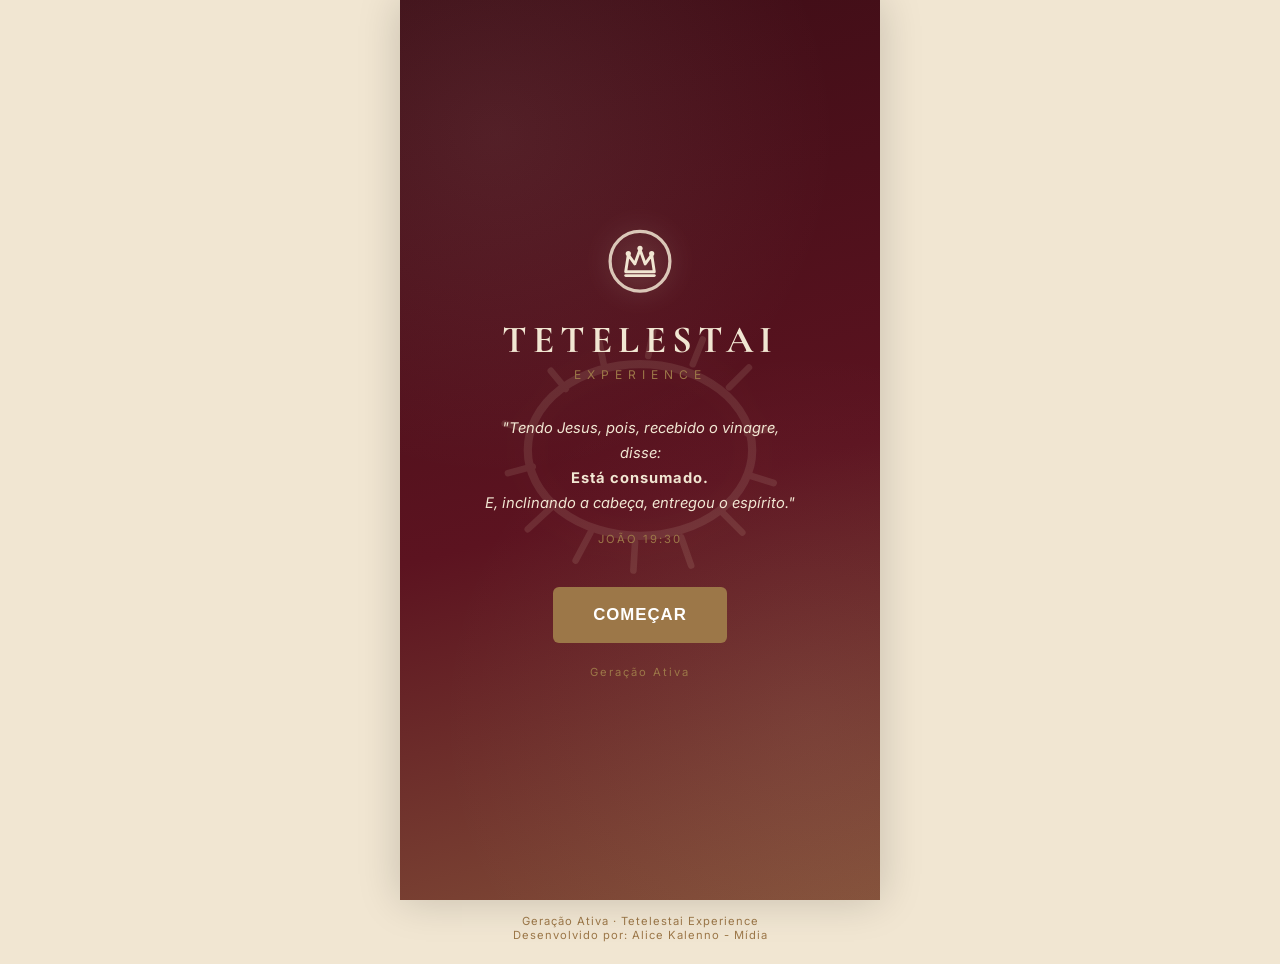
==== commit 541a0e47: "fix: update comments from block style to HTML comment syntax for clarity" ====
--- a/index.html
+++ b/index.html
@@ -1155,10 +1155,10 @@
     </style>
   </head>
   <body>
-    /* SPRITE DE ÍCONES */
+    <!-- SPRITE DE ÍCONES -->
     <svg class="icon-sprite" aria-hidden="true">
       <defs>
-        /* Logo: coroa dentro do círculo de tinta (Geração Ativa) */
+        <!-- Logo: coroa dentro do círculo de tinta (Geração Ativa) -->
         <symbol id="icon-logo" viewBox="0 0 120 120">
           <circle
             cx="60"
@@ -1192,9 +1192,9 @@
           <circle cx="78" cy="50" r="4" fill="currentColor" />
         </symbol>
 
-        /* Cruz simples */
+        <!-- Cruz simples -->
         <symbol id="icon-coroa-espinhos" viewBox="0 0 200 200">
-          /* aro */
+          <!-- aro -->
           <ellipse
             cx="100"
             cy="100"
@@ -1205,7 +1205,7 @@
             stroke-width="5"
           />
 
-          /* espinhos */
+          <!-- espinhos -->
           <svg class="intro-watermark">
             <use href="#icon-coroa-espinhos" />
           </svg>
@@ -1230,7 +1230,7 @@
           </g>
         </symbol>
 
-        /* Culpa: peso/âncora */
+        <!-- Culpa: peso/âncora -->
         <symbol id="icon-culpa" viewBox="0 0 24 24">
           <circle
             cx="12"
@@ -1249,7 +1249,7 @@
           />
         </symbol>
 
-        /* Vergonha: rosto encoberto pelas mãos */
+        <!-- Vergonha: rosto encoberto pelas mãos -->
         <symbol id="icon-vergonha" viewBox="0 0 24 24">
           <circle
             cx="12"
@@ -1275,7 +1275,7 @@
           />
         </symbol>
 
-        /* Medo: figura encolhida / olhos arregalados */
+        <!-- Medo: figura encolhida / olhos arregalados -->
         <symbol id="icon-medo" viewBox="0 0 24 24">
           <circle
             cx="12"
@@ -1296,7 +1296,7 @@
           />
         </symbol>
 
-        /* Ansiedade: espiral */
+        <!-- Ansiedade: espiral -->
         <symbol id="icon-ansiedade" viewBox="0 0 24 24">
           <path
             d="M12 17c-2.8 0-5-2.2-5-5s2.2-5 5-5 4 1.8 4 4-1.6 3.5-3.5 3.5S9 13 9 11.2"
@@ -1307,7 +1307,7 @@
           />
         </symbol>
 
-        /* Comparação: balança */
+        <!-- Comparação: balança -->
         <symbol id="icon-comparacao" viewBox="0 0 24 24">
           <path
             d="M12 3 V19 M5 21 H19"
@@ -1341,7 +1341,7 @@
           />
         </symbol>
 
-        /* Rejeição: coração partido */
+        <!-- Rejeição: coração partido -->
         <symbol id="icon-rejeicao" viewBox="0 0 24 24">
           <path
             d="M12 20 C6 16 3 12.5 3 9 a4.5 4.5 0 0 1 8-2.8 L12 7 M12 20 C18 16 21 12.5 21 9 a4.5 4.5 0 0 0-8-2.8 L12 7"
@@ -1361,7 +1361,7 @@
           />
         </symbol>
 
-        /* Vício: elo de corrente */
+        <!-- Vício: elo de corrente -->
         <symbol id="icon-vicio" viewBox="0 0 24 24">
           <rect
             x="3"
@@ -1387,7 +1387,7 @@
           />
         </symbol>
 
-        /* Autossuficiência: escudo */
+        <!-- Autossuficiência: escudo -->
         <symbol id="icon-autossuf" viewBox="0 0 24 24">
           <path
             d="M12 3 L19 6 V11 C19 16 16 19.5 12 21 C8 19.5 5 16 5 11 V6 Z"
@@ -1407,7 +1407,7 @@
           />
         </symbol>
 
-        /* Mãos entregando */
+        <!-- Mãos entregando -->
         <symbol id="icon-maos" viewBox="0 0 24 24">
           <path
             d="M3 14 C5 12 7 12 9 13.5 L12 15 M21 14 C19 12 17 12 15 13.5 L12 15"
@@ -1425,7 +1425,7 @@
           />
         </symbol>
 
-        /* Coração */
+        <!-- Coração -->
         <symbol id="icon-coracao" viewBox="0 0 24 24">
           <path
             d="M12 20 C5 15.5 2 11.5 2 8 a4.5 4.5 0 0 1 8-2.8 L12 7 L14 5.2 a4.5 4.5 0 0 1 8 2.8 c0 3.5-3 7.5-10 12 Z"
@@ -1436,7 +1436,7 @@
           />
         </symbol>
 
-        /* Cadeia quebrada */
+        <!-- Cadeia quebrada -->
         <symbol id="icon-quebrado" viewBox="0 0 24 24">
           <rect
             x="2"
@@ -1469,7 +1469,7 @@
           />
         </symbol>
 
-        /* Pomba */
+        <!-- Pomba -->
         <symbol id="icon-pomba" viewBox="0 0 24 24">
           <path
             d="M3 13 C6 10 9 10 11 12 C12 8 16 6 21 7 C18 8 17 10 17 12 C17 16 13 19 8 18 C10 17 11 15.5 11 14 C8 15 5 15 3 13 Z"
@@ -1480,7 +1480,7 @@
           />
         </symbol>
 
-        /* Livro / estudos */
+        <!-- Livro / estudos -->
 
         <symbol id="icon-livro" viewBox="0 0 24 24">
           <path
@@ -1492,7 +1492,7 @@
           />
         </symbol>
 
-        /* Casa */
+        <!-- Casa -->
         <symbol id="icon-casa" viewBox="0 0 24 24">
           <path
             d="M4 11 L12 4 L20 11 M6 10 V19 H18 V10"
@@ -1504,7 +1504,7 @@
           />
         </symbol>
 
-        /* Balão de fala */
+        <!-- Balão de fala -->
         <symbol id="icon-balao" viewBox="0 0 24 24">
           <path
             d="M4 5 H20 V15 H11 L7 19 V15 H4 Z"
@@ -1515,7 +1515,7 @@
           />
         </symbol>
 
-        /* Mochila */
+        <!-- Mochila -->
         <symbol id="icon-mochila" viewBox="0 0 24 24">
           <path
             d="M8 9 V6 a4 4 0 0 1 8 0 V9"
@@ -1539,7 +1539,7 @@
           />
         </symbol>
 
-        /* Recibo / dívida */
+        <!-- Recibo / dívida -->
         <symbol id="icon-recibo" viewBox="0 0 24 24">
           <path
             d="M6 2 H18 V22 L16 20 L14 22 L12 20 L10 22 L8 20 L6 22 Z"
@@ -1557,7 +1557,7 @@
           />
         </symbol>
 
-        /* Selo de pago */
+        <!-- Selo de pago -->
         <symbol id="icon-selo" viewBox="0 0 24 24">
           <circle
             cx="12"
@@ -1577,8 +1577,8 @@
           />
         </symbol>
 
-        /* Pedra/peso (mesmo desenho de Culpa, reaproveitado como peso genérico)
-        */
+        <!-- Pedra/peso (mesmo desenho de Culpa, reaproveitado como peso genérico)
+        -->
 
         <symbol id="icon-peso" viewBox="0 0 24 24">
           <path
@@ -1593,7 +1593,7 @@
     </svg>
 
     <div class="app">
-      /* TELA DE ABERTURA */
+      <!-- TELA DE ABERTURA -->
       <section id="screen-intro" class="screen active intro-screen">
         <div class="intro-bg">
           <svg class="intro-watermark">
@@ -1625,7 +1625,7 @@
         </div>
       </section>
 
-      /* HEADER */
+      <!-- HEADER -->
       <header class="topbar">
         <svg class="logo-mark"><use href="#icon-logo" /></svg>
         <div class="brand-block">
@@ -1634,7 +1634,7 @@
         </div>
       </header>
 
-      /*Organização das telas do app*/ /* TELA 1: HOME */
+      <!-- Organização das telas do app --> <!-- TELA 1: HOME -->
 
       <section id="screen-home" class="screen">
         <svg class="icon-hero"><use href="#icon-cross" /></svg>
@@ -1702,7 +1702,7 @@
         >
       </section>
 
-      /* TELA 2: MURO */
+      <!-- TELA 2: MURO -->
 
       <section id="screen-wall" class="screen">
         <h2 id="wall-title" class="title"></h2>
@@ -1731,7 +1731,7 @@
         <p class="hint pulse">Toque no muro</p>
       </section>
 
-      /* TELA 3: TETELESTAI (pergunta) */
+      <!-- TELA 3: TETELESTAI (pergunta) -->
 
       <section id="screen-question" class="screen">
         <h2 class="title">VOCÊ ESTÁ TENTANDO<br />VENCER SOZINHO?</h2>
@@ -1747,7 +1747,7 @@
         <p class="hint">Toque para entender</p>
       </section>
 
-      /* TELA 4: REVELAÇÃO */
+      <!-- TELA 4: REVELAÇÃO -->
 
       <section id="screen-reveal" class="screen">
         <svg class="icon-hero glow"><use href="#icon-cross" /></svg>
@@ -1763,7 +1763,7 @@
         </button>
       </section>
 
-      /* TELA 5: SIGNIFICADO */
+      <!-- TELA 5: SIGNIFICADO -->
 
       <section id="screen-meaning" class="screen">
         <h2 class="title">O QUE ISSO<br />SIGNIFICA?</h2>
@@ -1799,7 +1799,7 @@
         <button class="btn-primary" data-next="screen-mural">CONTINUAR</button>
       </section>
 
-      /* TELA 6: MURAL DA CRUZ */
+      <!-- TELA 6: MURAL DA CRUZ -->
 
       <section id="screen-mural" class="screen">
         <h2 class="title">
@@ -1836,7 +1836,7 @@
     </footer>
 
     <script>
-      /* Navegação entre as telas */
+      <!-- Navegação entre as telas -->
 
       function goTo(screenId) {
         document
@@ -1849,16 +1849,16 @@
         window.scrollTo(0, 0);
       }
 
-      /* Botões com data-next (continuar / voltar) */
+      //Botões com data-next (continuar / voltar)
 
       document.querySelectorAll("[data-next]").forEach((btn) => {
         btn.addEventListener("click", () => goTo(btn.dataset.next));
       });
 
-      // Estado inicial: header escondido enquanto a intro está ativa
+      //Estado inicial: header escondido enquanto a intro está ativa
       document.querySelector(".app").classList.add("intro-active");
 
-      /* Construção do muro de pedra (+- 20 blocos) */
+      //Construção do muro de pedra (+- 20 blocos) 
 
       const wallBricksEl = document.getElementById("wall-bricks");
       const shiftClasses = ["shift-a", "shift-b", "shift-c"];
@@ -1881,8 +1881,8 @@
           .forEach((c) => c.classList.remove("show"));
       }
 
-      /*Separei as etapas do app em blocos de código para facilitar a leitura e manutenção.*/
-      /* Etapa 1: escolher muro */
+      //Separei as etapas do app em blocos de código para facilitar a leitura e manutenção.
+      // Etapa 1: escolher muro 
 
       document.querySelectorAll(".muro-card").forEach((card) => {
         card.addEventListener("click", () => {
@@ -1898,7 +1898,7 @@
         });
       });
 
-      /* Etapa 2: tentar quebrar o muro */
+      // Etapa 2: tentar quebrar o muro
 
       let tentativas = 0;
       const wallVisual = document.getElementById("wall-visual");
@@ -1929,7 +1929,7 @@
         }
       });
 
-      /* Etapa 3: tocar em TETELESTAI */
+      // Etapa 3: tocar em TETELESTAI
       document
         .getElementById("btn-tetelestai")
         .addEventListener("click", () => {
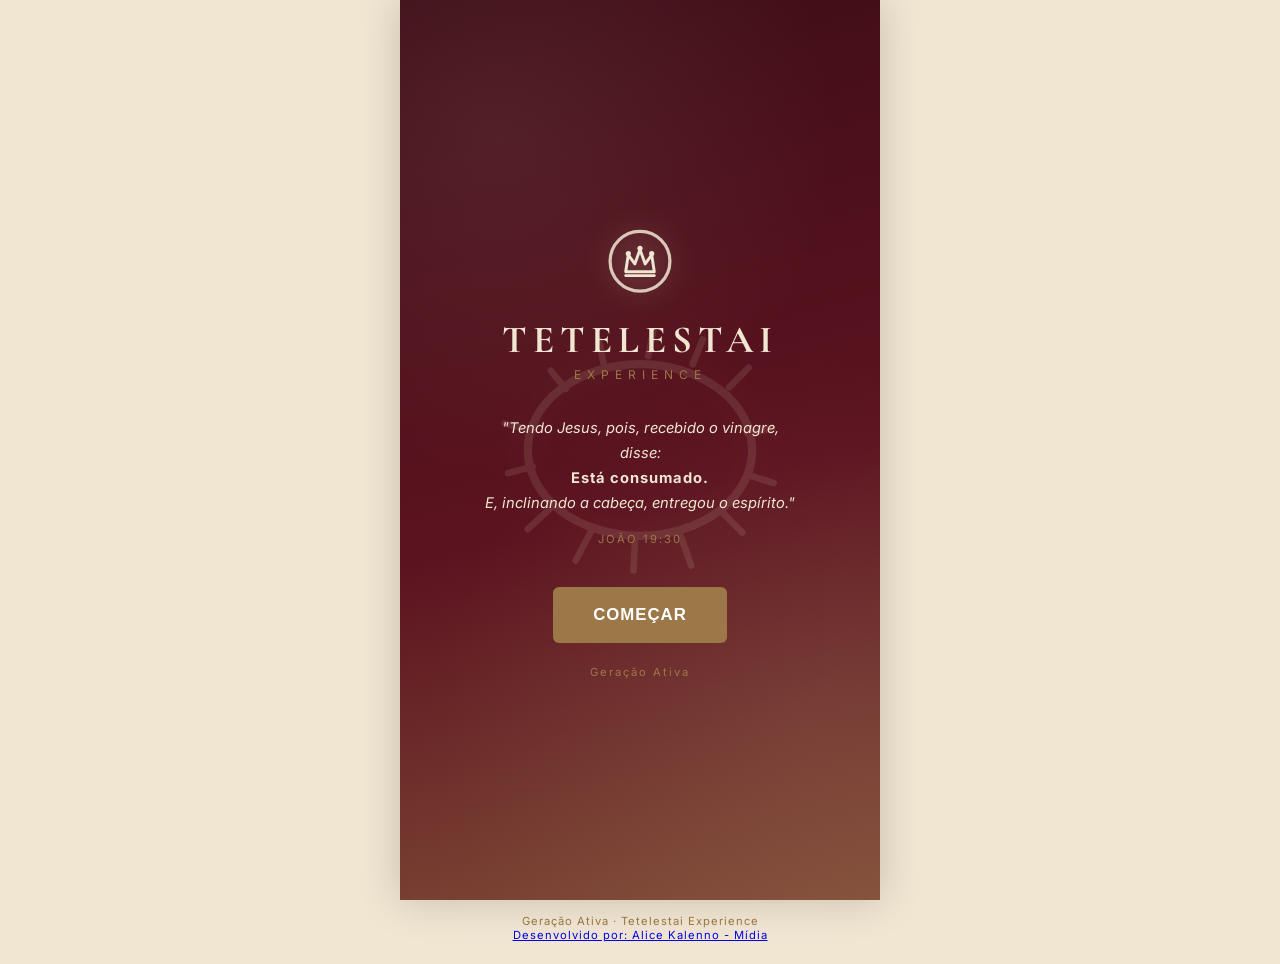
==== commit 802312c3: "fix: update footer to include a link to the developer's portfolio for better visibility" ====
--- a/index.html
+++ b/index.html
@@ -1831,8 +1831,10 @@
     </div>
 
     <footer class="app-footer">
-      Geração Ativa &middot; Tetelestai Experience<br />Desenvolvido por: Alice
-      Kalenno - Mídia
+      Geração Ativa &middot; Tetelestai Experience<br />
+      <a href="https://https://portifolio-as.vercel.app/" target="_blank" rel="noopener noreferrer">
+        Desenvolvido por: Alice Kalenno - Mídia
+      </a>
     </footer>
 
     <script>
@@ -1976,4 +1978,4 @@
       carregarMural();
     </script>
   </body>
-</html>
+</html>
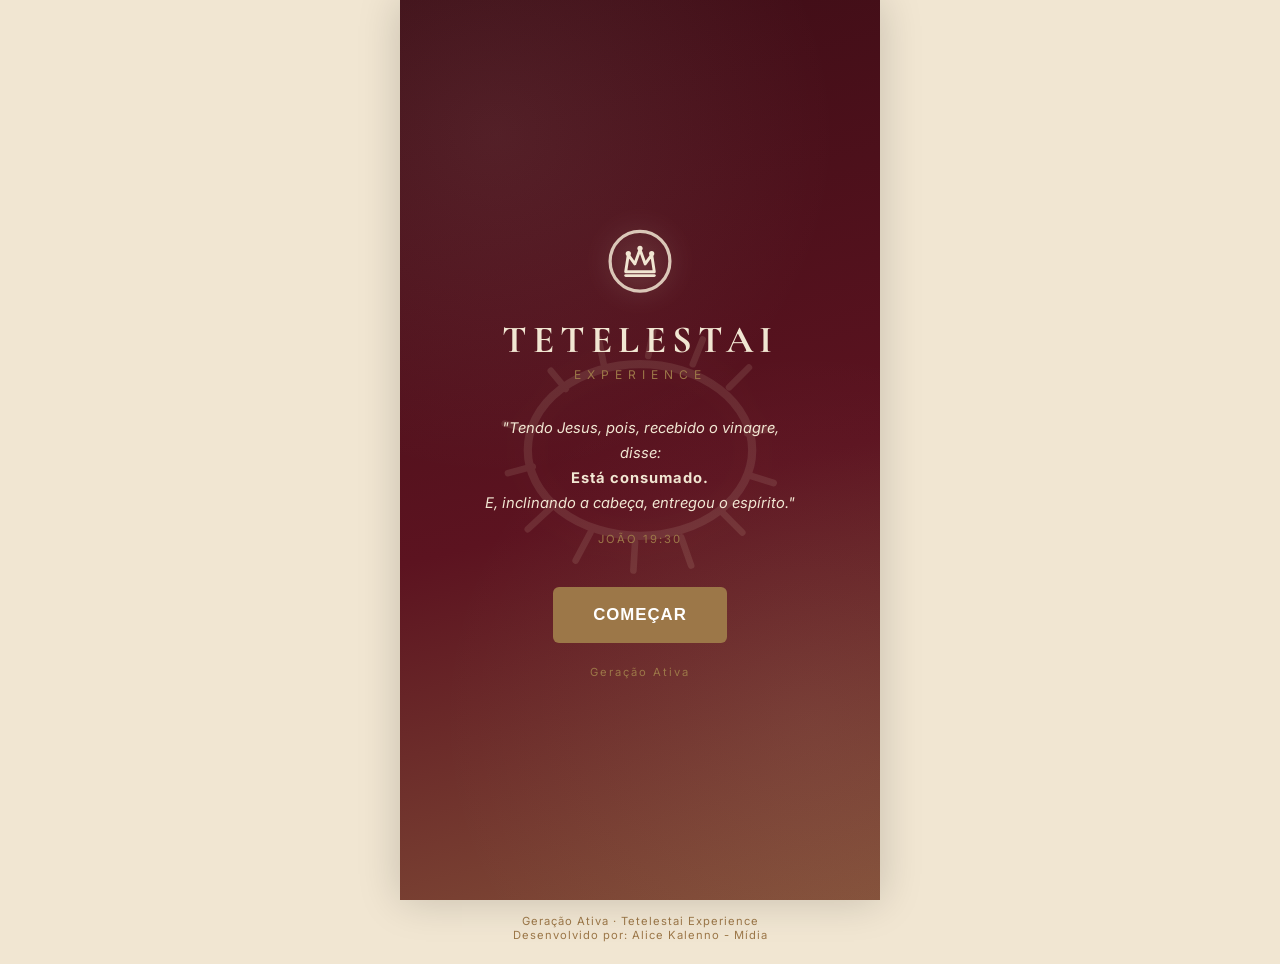
==== commit 5964be31: "fix: improve footer link styles for better visibility and interaction" ====
--- a/index.html
+++ b/index.html
@@ -106,6 +106,15 @@
         max-width: 480px;
         margin: 0 auto;
         width: 100%;
+      }
+
+      footer a {
+        text-decoration: none;
+        color: var(--marrom-claro);
+      }
+
+      footer a:hover {
+        opacity: 0.8;
       }
 
       /* SCREENS */
@@ -1634,7 +1643,8 @@
         </div>
       </header>
 
-      <!-- Organização das telas do app --> <!-- TELA 1: HOME -->
+      <!-- Organização das telas do app -->
+      <!-- TELA 1: HOME -->
 
       <section id="screen-home" class="screen">
         <svg class="icon-hero"><use href="#icon-cross" /></svg>
@@ -1832,7 +1842,11 @@
 
     <footer class="app-footer">
       Geração Ativa &middot; Tetelestai Experience<br />
-      <a href="https://https://portifolio-as.vercel.app/" target="_blank" rel="noopener noreferrer">
+      <a
+        href="https://https://portifolio-as.vercel.app/"
+        target="_blank"
+        rel="noopener noreferrer"
+      >
         Desenvolvido por: Alice Kalenno - Mídia
       </a>
     </footer>
@@ -1860,7 +1874,7 @@
       //Estado inicial: header escondido enquanto a intro está ativa
       document.querySelector(".app").classList.add("intro-active");
 
-      //Construção do muro de pedra (+- 20 blocos) 
+      //Construção do muro de pedra (+- 20 blocos)
 
       const wallBricksEl = document.getElementById("wall-bricks");
       const shiftClasses = ["shift-a", "shift-b", "shift-c"];
@@ -1884,7 +1898,7 @@
       }
 
       //Separei as etapas do app em blocos de código para facilitar a leitura e manutenção.
-      // Etapa 1: escolher muro 
+      // Etapa 1: escolher muro
 
       document.querySelectorAll(".muro-card").forEach((card) => {
         card.addEventListener("click", () => {
@@ -1978,4 +1992,4 @@
       carregarMural();
     </script>
   </body>
-</html>+</html>
